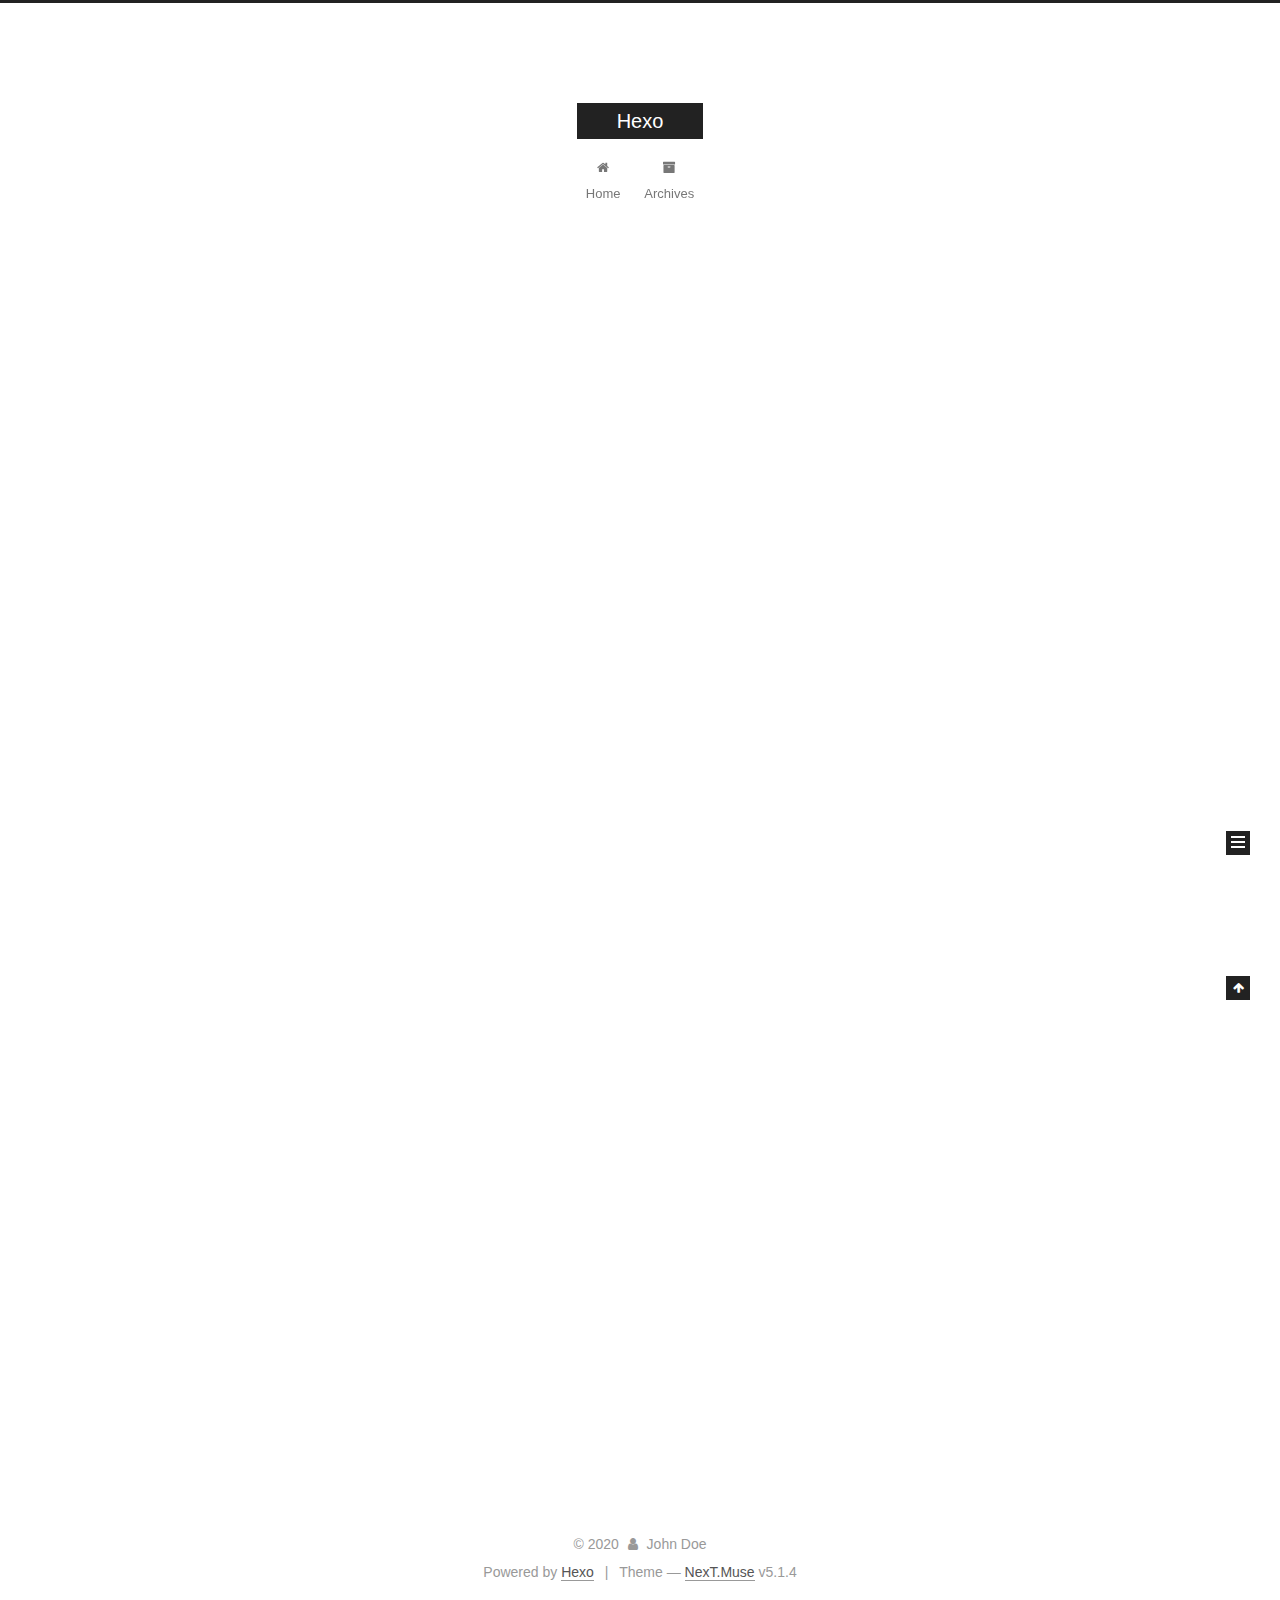
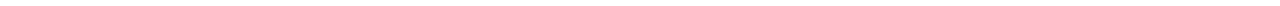
==== index.html @ cb43d634 "Site updated: 2020-03-09 00:05:16" ====
<!DOCTYPE html>



  


<html class="theme-next muse use-motion" lang="en">
<head>
  <meta charset="UTF-8"/>
<meta http-equiv="X-UA-Compatible" content="IE=edge" />
<meta name="viewport" content="width=device-width, initial-scale=1, maximum-scale=1"/>
<meta name="theme-color" content="#222">









<meta http-equiv="Cache-Control" content="no-transform" />
<meta http-equiv="Cache-Control" content="no-siteapp" />
















  
  
  <link href="/lib/fancybox/source/jquery.fancybox.css?v=2.1.5" rel="stylesheet" type="text/css" />







<link href="/lib/font-awesome/css/font-awesome.min.css?v=4.6.2" rel="stylesheet" type="text/css" />

<link href="/css/main.css?v=5.1.4" rel="stylesheet" type="text/css" />


  <link rel="apple-touch-icon" sizes="180x180" href="/images/apple-touch-icon-next.png?v=5.1.4">


  <link rel="icon" type="image/png" sizes="32x32" href="/images/favicon-32x32-next.png?v=5.1.4">


  <link rel="icon" type="image/png" sizes="16x16" href="/images/favicon-16x16-next.png?v=5.1.4">


  <link rel="mask-icon" href="/images/logo.svg?v=5.1.4" color="#222">





  <meta name="keywords" content="Hexo, NexT" />










<meta property="og:type" content="website">
<meta property="og:title" content="Hexo">
<meta property="og:url" content="http://yoursite.com/index.html">
<meta property="og:site_name" content="Hexo">
<meta property="og:locale" content="en_US">
<meta property="article:author" content="John Doe">
<meta name="twitter:card" content="summary">



<script type="text/javascript" id="hexo.configurations">
  var NexT = window.NexT || {};
  var CONFIG = {
    root: '/',
    scheme: 'Muse',
    version: '5.1.4',
    sidebar: {"position":"left","display":"post","offset":12,"b2t":false,"scrollpercent":false,"onmobile":false},
    fancybox: true,
    tabs: true,
    motion: {"enable":true,"async":false,"transition":{"post_block":"fadeIn","post_header":"slideDownIn","post_body":"slideDownIn","coll_header":"slideLeftIn","sidebar":"slideUpIn"}},
    duoshuo: {
      userId: '0',
      author: 'Author'
    },
    algolia: {
      applicationID: '',
      apiKey: '',
      indexName: '',
      hits: {"per_page":10},
      labels: {"input_placeholder":"Search for Posts","hits_empty":"We didn't find any results for the search: ${query}","hits_stats":"${hits} results found in ${time} ms"}
    }
  };
</script>



  <link rel="canonical" href="http://yoursite.com/"/>





  <title>Hexo</title>
  








<meta name="generator" content="Hexo 4.2.0"></head>

<body itemscope itemtype="http://schema.org/WebPage" lang="en">

  
  
    
  

  <div class="container sidebar-position-left 
  page-home">
    <div class="headband"></div>

    <header id="header" class="header" itemscope itemtype="http://schema.org/WPHeader">
      <div class="header-inner"><div class="site-brand-wrapper">
  <div class="site-meta ">
    

    <div class="custom-logo-site-title">
      <a href="/"  class="brand" rel="start">
        <span class="logo-line-before"><i></i></span>
        <span class="site-title">Hexo</span>
        <span class="logo-line-after"><i></i></span>
      </a>
    </div>
      
        <p class="site-subtitle"></p>
      
  </div>

  <div class="site-nav-toggle">
    <button>
      <span class="btn-bar"></span>
      <span class="btn-bar"></span>
      <span class="btn-bar"></span>
    </button>
  </div>
</div>

<nav class="site-nav">
  

  
    <ul id="menu" class="menu">
      
        
        <li class="menu-item menu-item-home">
          <a href="/%20" rel="section">
            
              <i class="menu-item-icon fa fa-fw fa-home"></i> <br />
            
            Home
          </a>
        </li>
      
        
        <li class="menu-item menu-item-archives">
          <a href="/archives/%20" rel="section">
            
              <i class="menu-item-icon fa fa-fw fa-archive"></i> <br />
            
            Archives
          </a>
        </li>
      

      
    </ul>
  

  
</nav>



 </div>
    </header>

    <main id="main" class="main">
      <div class="main-inner">
        <div class="content-wrap">
          <div id="content" class="content">
            
  <section id="posts" class="posts-expand">
    
      

  

  
  
  

  <article class="post post-type-normal" itemscope itemtype="http://schema.org/Article">
  
  
  
  <div class="post-block">
    <link itemprop="mainEntityOfPage" href="http://yoursite.com/2020/03/08/%E6%88%91%E7%9A%84%E7%AC%AC%E4%B8%80%E6%AC%A1%E5%8D%9A%E5%AE%A2/">

    <span hidden itemprop="author" itemscope itemtype="http://schema.org/Person">
      <meta itemprop="name" content="John Doe">
      <meta itemprop="description" content="">
      <meta itemprop="image" content="/images/avatar.gif">
    </span>

    <span hidden itemprop="publisher" itemscope itemtype="http://schema.org/Organization">
      <meta itemprop="name" content="Hexo">
    </span>

    
      <header class="post-header">

        
        
          <h1 class="post-title" itemprop="name headline">
                
                <a class="post-title-link" href="/2020/03/08/%E6%88%91%E7%9A%84%E7%AC%AC%E4%B8%80%E6%AC%A1%E5%8D%9A%E5%AE%A2/" itemprop="url">我的第一次博客</a></h1>
        

        <div class="post-meta">
          <span class="post-time">
            
              <span class="post-meta-item-icon">
                <i class="fa fa-calendar-o"></i>
              </span>
              
                <span class="post-meta-item-text">Posted on</span>
              
              <time title="Post created" itemprop="dateCreated datePublished" datetime="2020-03-08T22:06:34+08:00">
                2020-03-08
              </time>
            

            

            
          </span>

          

          
            
          

          
          

          

          

          

        </div>
      </header>
    

    
    
    
    <div class="post-body" itemprop="articleBody">

      
      

      
        
          
            
          
        
      
    </div>
    
    
    

    

    

    

    <footer class="post-footer">
      

      

      

      
      
        <div class="post-eof"></div>
      
    </footer>
  </div>
  
  
  
  </article>


    
      

  

  
  
  

  <article class="post post-type-normal" itemscope itemtype="http://schema.org/Article">
  
  
  
  <div class="post-block">
    <link itemprop="mainEntityOfPage" href="http://yoursite.com/2020/03/08/hello-world/">

    <span hidden itemprop="author" itemscope itemtype="http://schema.org/Person">
      <meta itemprop="name" content="John Doe">
      <meta itemprop="description" content="">
      <meta itemprop="image" content="/images/avatar.gif">
    </span>

    <span hidden itemprop="publisher" itemscope itemtype="http://schema.org/Organization">
      <meta itemprop="name" content="Hexo">
    </span>

    
      <header class="post-header">

        
        
          <h1 class="post-title" itemprop="name headline">
                
                <a class="post-title-link" href="/2020/03/08/hello-world/" itemprop="url">Hello World</a></h1>
        

        <div class="post-meta">
          <span class="post-time">
            
              <span class="post-meta-item-icon">
                <i class="fa fa-calendar-o"></i>
              </span>
              
                <span class="post-meta-item-text">Posted on</span>
              
              <time title="Post created" itemprop="dateCreated datePublished" datetime="2020-03-08T21:21:25+08:00">
                2020-03-08
              </time>
            

            

            
          </span>

          

          
            
          

          
          

          

          

          

        </div>
      </header>
    

    
    
    
    <div class="post-body" itemprop="articleBody">

      
      

      
        
          
            <p>Welcome to <a href="https://hexo.io/" target="_blank" rel="noopener">Hexo</a>! This is your very first post. Check <a href="https://hexo.io/docs/" target="_blank" rel="noopener">documentation</a> for more info. If you get any problems when using Hexo, you can find the answer in <a href="https://hexo.io/docs/troubleshooting.html" target="_blank" rel="noopener">troubleshooting</a> or you can ask me on <a href="https://github.com/hexojs/hexo/issues" target="_blank" rel="noopener">GitHub</a>.</p>
<h2 id="Quick-Start"><a href="#Quick-Start" class="headerlink" title="Quick Start"></a>Quick Start</h2><h3 id="Create-a-new-post"><a href="#Create-a-new-post" class="headerlink" title="Create a new post"></a>Create a new post</h3><figure class="highlight bash"><table><tr><td class="gutter"><pre><span class="line">1</span><br></pre></td><td class="code"><pre><span class="line">$ hexo new <span class="string">"My New Post"</span></span><br></pre></td></tr></table></figure>

<p>More info: <a href="https://hexo.io/docs/writing.html" target="_blank" rel="noopener">Writing</a></p>
<h3 id="Run-server"><a href="#Run-server" class="headerlink" title="Run server"></a>Run server</h3><figure class="highlight bash"><table><tr><td class="gutter"><pre><span class="line">1</span><br></pre></td><td class="code"><pre><span class="line">$ hexo server</span><br></pre></td></tr></table></figure>

<p>More info: <a href="https://hexo.io/docs/server.html" target="_blank" rel="noopener">Server</a></p>
<h3 id="Generate-static-files"><a href="#Generate-static-files" class="headerlink" title="Generate static files"></a>Generate static files</h3><figure class="highlight bash"><table><tr><td class="gutter"><pre><span class="line">1</span><br></pre></td><td class="code"><pre><span class="line">$ hexo generate</span><br></pre></td></tr></table></figure>

<p>More info: <a href="https://hexo.io/docs/generating.html" target="_blank" rel="noopener">Generating</a></p>
<h3 id="Deploy-to-remote-sites"><a href="#Deploy-to-remote-sites" class="headerlink" title="Deploy to remote sites"></a>Deploy to remote sites</h3><figure class="highlight bash"><table><tr><td class="gutter"><pre><span class="line">1</span><br></pre></td><td class="code"><pre><span class="line">$ hexo deploy</span><br></pre></td></tr></table></figure>

<p>More info: <a href="https://hexo.io/docs/one-command-deployment.html" target="_blank" rel="noopener">Deployment</a></p>

          
        
      
    </div>
    
    
    

    

    

    

    <footer class="post-footer">
      

      

      

      
      
        <div class="post-eof"></div>
      
    </footer>
  </div>
  
  
  
  </article>


    
  </section>

  


          </div>
          


          

        </div>
        
          
  
  <div class="sidebar-toggle">
    <div class="sidebar-toggle-line-wrap">
      <span class="sidebar-toggle-line sidebar-toggle-line-first"></span>
      <span class="sidebar-toggle-line sidebar-toggle-line-middle"></span>
      <span class="sidebar-toggle-line sidebar-toggle-line-last"></span>
    </div>
  </div>

  <aside id="sidebar" class="sidebar">
    
    <div class="sidebar-inner">

      

      

      <section class="site-overview-wrap sidebar-panel sidebar-panel-active">
        <div class="site-overview">
          <div class="site-author motion-element" itemprop="author" itemscope itemtype="http://schema.org/Person">
            
              <p class="site-author-name" itemprop="name">John Doe</p>
              <p class="site-description motion-element" itemprop="description"></p>
          </div>

          <nav class="site-state motion-element">

            
              <div class="site-state-item site-state-posts">
              
                <a href="/archives/%20%7C%7C%20archive">
              
                  <span class="site-state-item-count">2</span>
                  <span class="site-state-item-name">posts</span>
                </a>
              </div>
            

            

            

          </nav>

          

          

          
          

          
          

          

        </div>
      </section>

      

      

    </div>
  </aside>


        
      </div>
    </main>

    <footer id="footer" class="footer">
      <div class="footer-inner">
        <div class="copyright">&copy; <span itemprop="copyrightYear">2020</span>
  <span class="with-love">
    <i class="fa fa-user"></i>
  </span>
  <span class="author" itemprop="copyrightHolder">John Doe</span>

  
</div>


  <div class="powered-by">Powered by <a class="theme-link" target="_blank" href="https://hexo.io">Hexo</a></div>



  <span class="post-meta-divider">|</span>



  <div class="theme-info">Theme &mdash; <a class="theme-link" target="_blank" href="https://github.com/iissnan/hexo-theme-next">NexT.Muse</a> v5.1.4</div>




        







        
      </div>
    </footer>

    
      <div class="back-to-top">
        <i class="fa fa-arrow-up"></i>
        
      </div>
    

    

  </div>

  

<script type="text/javascript">
  if (Object.prototype.toString.call(window.Promise) !== '[object Function]') {
    window.Promise = null;
  }
</script>









  












  
  
    <script type="text/javascript" src="/lib/jquery/index.js?v=2.1.3"></script>
  

  
  
    <script type="text/javascript" src="/lib/fastclick/lib/fastclick.min.js?v=1.0.6"></script>
  

  
  
    <script type="text/javascript" src="/lib/jquery_lazyload/jquery.lazyload.js?v=1.9.7"></script>
  

  
  
    <script type="text/javascript" src="/lib/velocity/velocity.min.js?v=1.2.1"></script>
  

  
  
    <script type="text/javascript" src="/lib/velocity/velocity.ui.min.js?v=1.2.1"></script>
  

  
  
    <script type="text/javascript" src="/lib/fancybox/source/jquery.fancybox.pack.js?v=2.1.5"></script>
  


  


  <script type="text/javascript" src="/js/src/utils.js?v=5.1.4"></script>

  <script type="text/javascript" src="/js/src/motion.js?v=5.1.4"></script>



  
  

  

  


  <script type="text/javascript" src="/js/src/bootstrap.js?v=5.1.4"></script>



  


  




	





  





  












  





  

  

  

  
  

  

  

  

</body>
</html>
---- css/main.css ----
/* normalize.css v3.0.2 | MIT License | git.io/normalize */
html {
  font-family: sans-serif; /* 1 */
  -ms-text-size-adjust: 100%; /* 2 */
  -webkit-text-size-adjust: 100%; /* 2 */
}
body {
  margin: 0;
}
article,
aside,
details,
figcaption,
figure,
footer,
header,
hgroup,
main,
menu,
nav,
section,
summary {
  display: block;
}
audio,
canvas,
progress,
video {
  display: inline-block; /* 1 */
  vertical-align: baseline; /* 2 */
}
audio:not([controls]) {
  display: none;
  height: 0;
}
[hidden],
template {
  display: none;
}
a {
  background-color: transparent;
}
a:active,
a:hover {
  outline: 0;
}
abbr[title] {
  border-bottom: 1px dotted;
}
b,
strong {
  font-weight: bold;
}
dfn {
  font-style: italic;
}
h1 {
  font-size: 2em;
  margin: 0.67em 0;
}
mark {
  background: #ff0;
  color: #000;
}
small {
  font-size: 80%;
}
sub,
sup {
  font-size: 75%;
  line-height: 0;
  position: relative;
  vertical-align: baseline;
}
sup {
  top: -0.5em;
}
sub {
  bottom: -0.25em;
}
img {
  border: 0;
}
svg:not(:root) {
  overflow: hidden;
}
figure {
  margin: 1em 40px;
}
hr {
  -moz-box-sizing: content-box;
  box-sizing: content-box;
  height: 0;
}
pre {
  overflow: auto;
}
code,
kbd,
pre,
samp {
  font-family: monospace, monospace;
  font-size: 1em;
}
button,
input,
optgroup,
select,
textarea {
  color: inherit; /* 1 */
  font: inherit; /* 2 */
  margin: 0; /* 3 */
}
button {
  overflow: visible;
}
button,
select {
  text-transform: none;
}
button,
html input[type="button"],
input[type="reset"],
input[type="submit"] {
  -webkit-appearance: button; /* 2 */
  cursor: pointer; /* 3 */
}
button[disabled],
html input[disabled] {
  cursor: default;
}
button::-moz-focus-inner,
input::-moz-focus-inner {
  border: 0;
  padding: 0;
}
input {
  line-height: normal;
}
input[type="checkbox"],
input[type="radio"] {
  box-sizing: border-box; /* 1 */
  padding: 0; /* 2 */
}
input[type="number"]::-webkit-inner-spin-button,
input[type="number"]::-webkit-outer-spin-button {
  height: auto;
}
input[type="search"] {
  -webkit-appearance: textfield; /* 1 */
  -moz-box-sizing: content-box;
  -webkit-box-sizing: content-box; /* 2 */
  box-sizing: content-box;
}
input[type="search"]::-webkit-search-cancel-button,
input[type="search"]::-webkit-search-decoration {
  -webkit-appearance: none;
}
fieldset {
  border: 1px solid #c0c0c0;
  margin: 0 2px;
  padding: 0.35em 0.625em 0.75em;
}
legend {
  border: 0; /* 1 */
  padding: 0; /* 2 */
}
textarea {
  overflow: auto;
}
optgroup {
  font-weight: bold;
}
table {
  border-collapse: collapse;
  border-spacing: 0;
}
td,
th {
  padding: 0;
}
::selection {
  background: #262a30;
  color: #fff;
}
body {
  position: relative;
  font-family: 'Lato', "PingFang SC", "Microsoft YaHei", sans-serif;
  font-size: 14px;
  line-height: 2;
  color: #555;
  background: #fff;
}
@media (max-width: 767px) {
  body {
    padding-right: 0 !important;
  }
}
@media (min-width: 768px) and (max-width: 991px) {
  body {
    padding-right: 0 !important;
  }
}
@media (min-width: 1600px) {
  body {
    font-size: 16px;
  }
}
h1,
h2,
h3,
h4,
h5,
h6 {
  margin: 0;
  padding: 0;
  font-weight: bold;
  line-height: 1.5;
  font-family: 'Lato', "PingFang SC", "Microsoft YaHei", sans-serif;
}
h2,
h3,
h4,
h5,
h6 {
  margin: 20px 0 15px;
}
h1 {
  font-size: 22px;
}
@media (max-width: 767px) {
  h1 {
    font-size: 18px;
  }
}
h2 {
  font-size: 20px;
}
@media (max-width: 767px) {
  h2 {
    font-size: 16px;
  }
}
h3 {
  font-size: 18px;
}
@media (max-width: 767px) {
  h3 {
    font-size: 14px;
  }
}
h4 {
  font-size: 16px;
}
@media (max-width: 767px) {
  h4 {
    font-size: 12px;
  }
}
h5 {
  font-size: 14px;
}
@media (max-width: 767px) {
  h5 {
    font-size: 10px;
  }
}
h6 {
  font-size: 12px;
}
@media (max-width: 767px) {
  h6 {
    font-size: 8px;
  }
}
p {
  margin: 0 0 20px 0;
}
a {
  color: #555;
  text-decoration: none;
  outline: none;
  border-bottom: 1px solid #999;
  word-wrap: break-word;
}
a:hover {
  color: #222;
  border-bottom-color: #222;
}
blockquote {
  margin: 0;
  padding: 0;
}
img {
  display: block;
  margin: auto;
  max-width: 100%;
  height: auto;
}
hr {
  margin: 40px 0;
  height: 3px;
  border: none;
  background-color: #ddd;
  background-image: repeating-linear-gradient(-45deg, #fff, #fff 4px, transparent 4px, transparent 8px);
}
blockquote {
  padding: 0 15px;
  color: #666;
  border-left: 4px solid #ddd;
}
blockquote cite::before {
  content: "-";
  padding: 0 5px;
}
dt {
  font-weight: 700;
}
dd {
  margin: 0;
  padding: 0;
}
kbd {
  border: 1px solid #ccc;
  border-radius: 0.2em;
  box-shadow: 0.1em 0.1em 0.2em rgba(0,0,0,0.1);
  background-color: #f9f9f9;
  font-family: inherit;
  background-image: -webkit-linear-gradient(top, #eee, #fff, #eee);
  padding: 0.1em 0.3em;
  white-space: nowrap;
}
.text-left {
  text-align: left;
}
.text-center {
  text-align: center;
}
.text-right {
  text-align: right;
}
.text-justify {
  text-align: justify;
}
.text-nowrap {
  white-space: nowrap;
}
.text-lowercase {
  text-transform: lowercase;
}
.text-uppercase {
  text-transform: uppercase;
}
.text-capitalize {
  text-transform: capitalize;
}
.center-block {
  display: block;
  margin-left: auto;
  margin-right: auto;
}
.clearfix:before,
.clearfix:after {
  content: " ";
  display: table;
}
.clearfix:after {
  clear: both;
}
.pullquote {
  width: 45%;
}
.pullquote.left {
  float: left;
  margin-left: 5px;
  margin-right: 10px;
}
.pullquote.right {
  float: right;
  margin-left: 10px;
  margin-right: 5px;
}
.affix.affix.affix {
  position: fixed;
}
.translation {
  margin-top: -20px;
  font-size: 14px;
  color: #999;
}
.scrollbar-measure {
  width: 100px;
  height: 100px;
  overflow: scroll;
  position: absolute;
  top: -9999px;
}
.use-motion .motion-element {
  opacity: 0;
}
table {
  margin: 20px 0;
  width: 100%;
  border-collapse: collapse;
  border-spacing: 0;
  border: 1px solid #ddd;
  font-size: 14px;
  table-layout: fixed;
  word-wrap: break-all;
}
table>tbody>tr:nth-of-type(odd) {
  background-color: #f9f9f9;
}
table>tbody>tr:hover {
  background-color: #f5f5f5;
}
caption,
th,
td {
  padding: 8px;
  text-align: left;
  vertical-align: middle;
  font-weight: normal;
}
th,
td {
  border-bottom: 3px solid #ddd;
  border-right: 1px solid #eee;
}
th {
  padding-bottom: 10px;
  font-weight: 700;
}
td {
  border-bottom-width: 1px;
}
html,
body {
  height: 100%;
}
.container {
  position: relative;
  min-height: 100%;
}
.header-inner {
  margin: 0 auto;
  padding: 100px 0 70px;
  width: 700px;
}
@media (min-width: 1600px) {
  .container .header-inner {
    width: 900px;
  }
}
.main {
  padding-bottom: 150px;
}
.main-inner {
  margin: 0 auto;
  width: 700px;
}
@media (min-width: 1600px) {
  .container .main-inner {
    width: 900px;
  }
}
.footer {
  position: absolute;
  left: 0;
  bottom: 0;
  width: 100%;
  min-height: 50px;
}
.footer-inner {
  box-sizing: border-box;
  margin: 20px auto;
  width: 700px;
}
@media (min-width: 1600px) {
  .container .footer-inner {
    width: 900px;
  }
}
pre,
.highlight {
  overflow: auto;
  margin: 20px 0;
  padding: 0;
  font-size: 13px;
  color: #4d4d4c;
  background: #f7f7f7;
  line-height: 1.6;
}
pre,
code {
  font-family: consolas, Menlo, "PingFang SC", "Microsoft YaHei", monospace;
}
code {
  padding: 2px 4px;
  word-wrap: break-word;
  color: #555;
  background: #eee;
  border-radius: 3px;
  font-size: 13px;
}
pre {
  padding: 10px;
}
pre code {
  padding: 0;
  color: #4d4d4c;
  background: none;
  text-shadow: none;
}
.highlight {
  border-radius: 1px;
}
.highlight pre {
  border: none;
  margin: 0;
  padding: 10px 0;
}
.highlight table {
  margin: 0;
  width: auto;
  border: none;
}
.highlight td {
  border: none;
  padding: 0;
}
.highlight figcaption {
  font-size: 1em;
  color: #4d4d4c;
  line-height: 1em;
  margin-bottom: 1em;
}
.highlight figcaption:before,
.highlight figcaption:after {
  content: " ";
  display: table;
}
.highlight figcaption:after {
  clear: both;
}
.highlight figcaption a {
  float: right;
  color: #4d4d4c;
}
.highlight figcaption a:hover {
  border-bottom-color: #4d4d4c;
}
.highlight .gutter pre {
  padding-left: 10px;
  padding-right: 10px;
  color: #869194;
  text-align: right;
  background-color: #eff2f3;
}
.highlight .code pre {
  width: 100%;
  padding-left: 10px;
  padding-right: 10px;
  background-color: #f7f7f7;
}
.highlight .line {
  height: 20px;
}
.gutter {
  -webkit-user-select: none;
  -moz-user-select: none;
  -ms-user-select: none;
  user-select: none;
}
.gist table {
  width: auto;
}
.gist table td {
  border: none;
}
pre .deletion {
  background: #fdd;
}
pre .addition {
  background: #dfd;
}
pre .meta {
  color: #8959a8;
}
pre .comment {
  color: #8e908c;
}
pre .variable,
pre .attribute,
pre .tag,
pre .regexp,
pre .ruby .constant,
pre .xml .tag .title,
pre .xml .pi,
pre .xml .doctype,
pre .html .doctype,
pre .css .id,
pre .css .class,
pre .css .pseudo {
  color: #c82829;
}
pre .number,
pre .preprocessor,
pre .built_in,
pre .literal,
pre .params,
pre .constant,
pre .command {
  color: #f5871f;
}
pre .ruby .class .title,
pre .css .rules .attribute,
pre .string,
pre .value,
pre .inheritance,
pre .header,
pre .ruby .symbol,
pre .xml .cdata,
pre .special,
pre .number,
pre .formula {
  color: #718c00;
}
pre .title,
pre .css .hexcolor {
  color: #3e999f;
}
pre .function,
pre .python .decorator,
pre .python .title,
pre .ruby .function .title,
pre .ruby .title .keyword,
pre .perl .sub,
pre .javascript .title,
pre .coffeescript .title {
  color: #4271ae;
}
pre .keyword,
pre .javascript .function {
  color: #8959a8;
}
.full-image.full-image.full-image.full-image {
  border: none;
  max-width: 100%;
  width: auto;
  margin: 20px auto 25px;
}
@media (min-width: 992px) {
  .full-image.full-image.full-image.full-image {
    max-width: none;
    width: 110%;
    margin: 25px -5%;
  }
}
.blockquote-center,
.page-home .post-type-quote blockquote,
.page-post-detail .post-type-quote blockquote {
  position: relative;
  margin: 40px 0;
  padding: 0;
  border-left: none;
  text-align: center;
}
.blockquote-center::before,
.page-home .post-type-quote blockquote::before,
.page-post-detail .post-type-quote blockquote::before,
.blockquote-center::after,
.page-home .post-type-quote blockquote::after,
.page-post-detail .post-type-quote blockquote::after {
  position: absolute;
  content: ' ';
  display: block;
  width: 100%;
  height: 24px;
  opacity: 0.2;
  background-repeat: no-repeat;
  background-position: 0 -6px;
  background-size: 22px 22px;
}
.blockquote-center::before,
.page-home .post-type-quote blockquote::before,
.page-post-detail .post-type-quote blockquote::before {
  top: -20px;
  background-image: url("../images/quote-l.svg");
  border-top: 1px solid #ccc;
}
.blockquote-center::after,
.page-home .post-type-quote blockquote::after,
.page-post-detail .post-type-quote blockquote::after {
  bottom: -20px;
  background-image: url("../images/quote-r.svg");
  border-bottom: 1px solid #ccc;
  background-position: 100% 8px;
}
.blockquote-center p,
.page-home .post-type-quote blockquote p,
.page-post-detail .post-type-quote blockquote p,
.blockquote-center div,
.page-home .post-type-quote blockquote div,
.page-post-detail .post-type-quote blockquote div {
  text-align: center;
}
.post .post-body .group-picture img {
  box-sizing: border-box;
  padding: 0 3px;
  border: none;
}
.post .group-picture-row {
  overflow: hidden;
  margin-top: 6px;
}
.post .group-picture-row:first-child {
  margin-top: 0;
}
.post .group-picture-column {
  float: left;
}
.page-post-detail .post-body .group-picture-column {
  float: none;
  margin-top: 10px;
  width: auto !important;
}
.page-post-detail .post-body .group-picture-column img {
  margin: 0 auto;
}
.page-archive .group-picture-container {
  overflow: hidden;
}
.page-archive .group-picture-row {
  float: left;
}
.page-archive .group-picture-row:first-child {
  margin-top: 6px;
}
.page-archive .group-picture-column {
  max-width: 150px;
  max-height: 150px;
}
.post-body .note {
  position: relative;
  padding: 15px;
  margin-bottom: 20px;
  border: 1px solid #eee;
  border-left-width: 5px;
  border-radius: 3px;
}
.post-body .note h2,
.post-body .note h3,
.post-body .note h4,
.post-body .note h5,
.post-body .note h6 {
  margin-top: 0;
  margin-bottom: 0;
  border-bottom: initial;
  padding-top: 0 !important;
}
.post-body .note p:first-child,
.post-body .note ul:first-child,
.post-body .note ol:first-child,
.post-body .note table:first-child,
.post-body .note pre:first-child,
.post-body .note blockquote:first-child {
  margin-top: 0;
}
.post-body .note p:last-child,
.post-body .note ul:last-child,
.post-body .note ol:last-child,
.post-body .note table:last-child,
.post-body .note pre:last-child,
.post-body .note blockquote:last-child {
  margin-bottom: 0;
}
.post-body .note.default {
  border-left-color: #777;
}
.post-body .note.default h2,
.post-body .note.default h3,
.post-body .note.default h4,
.post-body .note.default h5,
.post-body .note.default h6 {
  color: #777;
}
.post-body .note.primary {
  border-left-color: #6f42c1;
}
.post-body .note.primary h2,
.post-body .note.primary h3,
.post-body .note.primary h4,
.post-body .note.primary h5,
.post-body .note.primary h6 {
  color: #6f42c1;
}
.post-body .note.info {
  border-left-color: #428bca;
}
.post-body .note.info h2,
.post-body .note.info h3,
.post-body .note.info h4,
.post-body .note.info h5,
.post-body .note.info h6 {
  color: #428bca;
}
.post-body .note.success {
  border-left-color: #5cb85c;
}
.post-body .note.success h2,
.post-body .note.success h3,
.post-body .note.success h4,
.post-body .note.success h5,
.post-body .note.success h6 {
  color: #5cb85c;
}
.post-body .note.warning {
  border-left-color: #f0ad4e;
}
.post-body .note.warning h2,
.post-body .note.warning h3,
.post-body .note.warning h4,
.post-body .note.warning h5,
.post-body .note.warning h6 {
  color: #f0ad4e;
}
.post-body .note.danger {
  border-left-color: #d9534f;
}
.post-body .note.danger h2,
.post-body .note.danger h3,
.post-body .note.danger h4,
.post-body .note.danger h5,
.post-body .note.danger h6 {
  color: #d9534f;
}
.post-body .label {
  display: inline;
  padding: 0 2px;
  white-space: nowrap;
}
.post-body .label.default {
  background-color: #f0f0f0;
}
.post-body .label.primary {
  background-color: #efe6f7;
}
.post-body .label.info {
  background-color: #e5f2f8;
}
.post-body .label.success {
  background-color: #e7f4e9;
}
.post-body .label.warning {
  background-color: #fcf6e1;
}
.post-body .label.danger {
  background-color: #fae8eb;
}
.post-body .tabs {
  position: relative;
  display: block;
  margin-bottom: 20px;
  padding-top: 10px;
}
.post-body .tabs ul.nav-tabs {
  margin: 0;
  padding: 0;
  display: flex;
  margin-bottom: -1px;
}
@media (max-width: 413px) {
  .post-body .tabs ul.nav-tabs {
    display: block;
    margin-bottom: 5px;
  }
}
.post-body .tabs ul.nav-tabs li.tab {
  list-style-type: none !important;
  margin: 0 0.25em 0 0;
  border-top: 3px solid transparent;
  border-left: 1px solid transparent;
  border-right: 1px solid transparent;
}
@media (max-width: 413px) {
  .post-body .tabs ul.nav-tabs li.tab {
    margin: initial;
    border-top: 1px solid transparent;
    border-left: 3px solid transparent;
    border-right: 1px solid transparent;
    border-bottom: 1px solid transparent;
  }
}
.post-body .tabs ul.nav-tabs li.tab a {
  outline: 0;
  border-bottom: initial;
  display: block;
  line-height: 1.8em;
  padding: 0.25em 0.75em;
  transition-duration: 0.2s;
  transition-timing-function: ease-out;
  transition-delay: 0s;
}
.post-body .tabs ul.nav-tabs li.tab a i {
  width: 1.285714285714286em;
}
.post-body .tabs ul.nav-tabs li.tab.active {
  border-top: 3px solid #fc6423;
  border-left: 1px solid #ddd;
  border-right: 1px solid #ddd;
  background-color: #fff;
}
@media (max-width: 413px) {
  .post-body .tabs ul.nav-tabs li.tab.active {
    border-top: 1px solid #ddd;
    border-left: 3px solid #fc6423;
    border-right: 1px solid #ddd;
    border-bottom: 1px solid #ddd;
  }
}
.post-body .tabs ul.nav-tabs li.tab.active a {
  cursor: default;
  color: #555;
}
.post-body .tabs .tab-content {
  background-color: #fff;
}
.post-body .tabs .tab-content .tab-pane {
  border: 1px solid #ddd;
  padding: 20px 20px 0 20px;
}
.post-body .tabs .tab-content .tab-pane:not(.active) {
  display: none !important;
}
.post-body .tabs .tab-content .tab-pane.active {
  display: block !important;
}
.btn {
  display: inline-block;
  padding: 0 20px;
  font-size: 14px;
  color: #fff;
  background: #222;
  border: 2px solid #222;
  text-decoration: none;
  border-radius: 0;
  transition-property: background-color;
  transition-duration: 0.2s;
  transition-timing-function: ease-in-out;
  transition-delay: 0s;
  line-height: 2;
}
.btn:hover {
  border-color: #222;
  color: #222;
  background: #fff;
}
.btn +.btn {
  margin: 0 0 8px 8px;
}
.btn .fa-fw {
  width: 1.285714285714286em;
  text-align: left;
}
.btn-bar {
  display: block;
  width: 22px;
  height: 2px;
  background: #555;
  border-radius: 1px;
}
.btn-bar+.btn-bar {
  margin-top: 4px;
}
.pagination {
  margin: 120px 0 40px;
  text-align: center;
  border-top: 1px solid #eee;
}
.page-number-basic,
.pagination .prev,
.pagination .next,
.pagination .page-number,
.pagination .space {
  display: inline-block;
  position: relative;
  top: -1px;
  margin: 0 10px;
  padding: 0 11px;
}
@media (max-width: 767px) {
  .page-number-basic,
  .pagination .prev,
  .pagination .next,
  .pagination .page-number,
  .pagination .space {
    margin: 0 5px;
  }
}
.pagination .prev,
.pagination .next,
.pagination .page-number {
  border-bottom: 0;
  border-top: 1px solid #eee;
  transition-property: border-color;
  transition-duration: 0.2s;
  transition-timing-function: ease-in-out;
  transition-delay: 0s;
}
.pagination .prev:hover,
.pagination .next:hover,
.pagination .page-number:hover {
  border-top-color: #222;
}
.pagination .space {
  padding: 0;
  margin: 0;
}
.pagination .prev {
  margin-left: 0;
}
.pagination .next {
  margin-right: 0;
}
.pagination .page-number.current {
  color: #fff;
  background: #ccc;
  border-top-color: #ccc;
}
@media (max-width: 767px) {
  .pagination {
    border-top: none;
  }
  .pagination .prev,
  .pagination .next,
  .pagination .page-number {
    margin-bottom: 10px;
    border-top: 0;
    border-bottom: 1px solid #eee;
    padding: 0 10px;
  }
  .pagination .prev:hover,
  .pagination .next:hover,
  .pagination .page-number:hover {
    border-bottom-color: #222;
  }
}
.comments {
  margin: 60px 20px 0;
}
.tag-cloud {
  text-align: center;
}
.tag-cloud a {
  display: inline-block;
  margin: 10px;
}
.back-to-top {
  box-sizing: border-box;
  position: fixed;
  bottom: -100px;
  right: 30px;
  z-index: 1050;
  padding: 0 6px;
  width: 24px;
  background: #222;
  font-size: 12px;
  opacity: 1;
  color: #fff;
  cursor: pointer;
  text-align: center;
  -webkit-transform: translateZ(0);
  transition-property: bottom;
  transition-duration: 0.2s;
  transition-timing-function: ease-in-out;
  transition-delay: 0s;
}
@media (min-width: 768px) and (max-width: 991px) {
  .back-to-top {
    display: none !important;
  }
}
@media (max-width: 767px) {
  .back-to-top {
    display: none !important;
  }
}
.back-to-top.back-to-top-on {
  bottom: 19px;
}
.header {
  background: transparent;
}
.header-inner {
  position: relative;
}
.headband {
  height: 3px;
  background: #222;
}
.site-meta {
  margin: 0;
  text-align: center;
}
@media (max-width: 767px) {
  .site-meta {
    text-align: center;
  }
}
.brand {
  position: relative;
  display: inline-block;
  padding: 0 40px;
  color: #fff;
  background: #222;
  border-bottom: none;
}
.brand:hover {
  color: #fff;
}
.logo {
  display: inline-block;
  margin-right: 5px;
  line-height: 36px;
  vertical-align: top;
}
.site-title {
  display: inline-block;
  vertical-align: top;
  line-height: 36px;
  font-size: 20px;
  font-weight: normal;
  font-family: 'Lato', "PingFang SC", "Microsoft YaHei", sans-serif;
}
.site-subtitle {
  margin-top: 10px;
  font-size: 13px;
  color: #999;
}
.use-motion .brand {
  opacity: 0;
}
.use-motion .logo,
.use-motion .site-title,
.use-motion .site-subtitle {
  opacity: 0;
  position: relative;
  top: -10px;
}
.site-nav-toggle {
  display: none;
  position: absolute;
  top: 10px;
  left: 10px;
}
@media (max-width: 767px) {
  .site-nav-toggle {
    display: block;
  }
}
.site-nav-toggle button {
  margin-top: 2px;
  padding: 9px 10px;
  background: transparent;
  border: none;
}
@media (max-width: 767px) {
  .site-nav {
    display: none;
    margin: 0 -10px;
    padding: 0 10px;
    clear: both;
    border-top: 1px solid #ddd;
  }
}
@media (min-width: 768px) and (max-width: 991px) {
  .site-nav {
    display: block !important;
  }
}
@media (min-width: 992px) {
  .site-nav {
    display: block !important;
  }
}
.menu {
  margin-top: 20px;
  padding-left: 0;
  text-align: center;
}
.menu .menu-item {
  display: inline-block;
  margin: 0 10px;
  list-style: none;
}
@media screen and (max-width: 767px) {
  .menu .menu-item {
    margin-top: 10px;
  }
}
.menu .menu-item a {
  display: block;
  font-size: 13px;
  line-height: inherit;
  border-bottom: 1px solid transparent;
  transition-property: border-color;
  transition-duration: 0.2s;
  transition-timing-function: ease-in-out;
  transition-delay: 0s;
}
.menu .menu-item a:hover {
  border-bottom-color: #222;
}
.menu .menu-item .fa {
  margin-right: 5px;
}
.use-motion .menu-item {
  opacity: 0;
}
.post-body {
  font-family: 'Lato', "PingFang SC", "Microsoft YaHei", sans-serif;
}
@media (max-width: 767px) {
  .post-body {
    word-break: break-word;
  }
}
.post-body .fancybox img {
  display: block !important;
  margin: 0 auto;
  cursor: pointer;
  cursor: zoom-in;
  cursor: -webkit-zoom-in;
}
.post-body .image-caption,
.post-body .figure .caption {
  margin: -20px auto 15px;
  text-align: center;
  font-size: 14px;
  color: #999;
  font-weight: bold;
  line-height: 1;
}
.post-sticky-flag {
  display: inline-block;
  font-size: 16px;
  -ms-transform: rotate(30deg);
  -webkit-transform: rotate(30deg);
  -moz-transform: rotate(30deg);
  -ms-transform: rotate(30deg);
  -o-transform: rotate(30deg);
  transform: rotate(30deg);
}
.use-motion .post-block,
.use-motion .pagination,
.use-motion .comments {
  opacity: 0;
}
.use-motion .post-header {
  opacity: 0;
}
.use-motion .post-body {
  opacity: 0;
}
.use-motion .collection-title {
  opacity: 0;
}
.posts-expand {
  padding-top: 40px;
}
@media (max-width: 767px) {
  .posts-expand {
    margin: 0 20px;
  }
  .post-body pre .gutter pre {
    padding-right: 10px;
  }
  .post-body .highlight {
    margin-left: 0px;
    margin-right: 0px;
    padding: 0;
  }
  .post-body .highlight .gutter pre {
    padding-right: 10px;
  }
}
@media (min-width: 992px) {
  .posts-expand .post-body {
    text-align: justify;
  }
}
.posts-expand .post-body h2,
.posts-expand .post-body h3,
.posts-expand .post-body h4,
.posts-expand .post-body h5,
.posts-expand .post-body h6 {
  padding-top: 10px;
}
.posts-expand .post-body h2 .header-anchor,
.posts-expand .post-body h3 .header-anchor,
.posts-expand .post-body h4 .header-anchor,
.posts-expand .post-body h5 .header-anchor,
.posts-expand .post-body h6 .header-anchor {
  float: right;
  margin-left: 10px;
  color: #ccc;
  border-bottom-style: none;
  visibility: hidden;
}
.posts-expand .post-body h2 .header-anchor:hover,
.posts-expand .post-body h3 .header-anchor:hover,
.posts-expand .post-body h4 .header-anchor:hover,
.posts-expand .post-body h5 .header-anchor:hover,
.posts-expand .post-body h6 .header-anchor:hover {
  color: inherit;
}
.posts-expand .post-body h2:hover .header-anchor,
.posts-expand .post-body h3:hover .header-anchor,
.posts-expand .post-body h4:hover .header-anchor,
.posts-expand .post-body h5:hover .header-anchor,
.posts-expand .post-body h6:hover .header-anchor {
  visibility: visible;
}
.posts-expand .post-body ul li {
  list-style: circle;
}
.posts-expand .post-body img {
  box-sizing: border-box;
  margin: auto;
  padding: 3px;
  border: 1px solid #ddd;
}
.posts-expand .post-body .fancybox img {
  margin: 0 auto 25px;
}
@media (max-width: 767px) {
  .posts-collapse {
    margin: 0 20px;
  }
  .posts-collapse .post-title,
  .posts-collapse .post-meta {
    display: block;
    width: auto;
    text-align: left;
  }
}
.posts-collapse {
  position: relative;
  z-index: 1010;
  margin-left: 55px;
}
.posts-collapse::after {
  content: " ";
  position: absolute;
  top: 20px;
  left: 0;
  margin-left: -2px;
  width: 4px;
  height: 100%;
  background: #f5f5f5;
  z-index: -1;
}
@media (max-width: 767px) {
  .posts-collapse {
    margin: 0 20px;
  }
}
.posts-collapse .collection-title {
  position: relative;
  margin: 60px 0;
}
.posts-collapse .collection-title h1,
.posts-collapse .collection-title h2 {
  margin-left: 20px;
}
.posts-collapse .collection-title small {
  color: #bbb;
  margin-left: 5px;
}
.posts-collapse .collection-title::before {
  content: " ";
  position: absolute;
  left: 0;
  top: 50%;
  margin-left: -4px;
  margin-top: -4px;
  width: 8px;
  height: 8px;
  background: #bbb;
  border-radius: 50%;
}
.posts-collapse .post {
  margin: 30px 0;
}
.posts-collapse .post-header {
  position: relative;
  transition-duration: 0.2s;
  transition-timing-function: ease-in-out;
  transition-delay: 0s;
  transition-property: border;
  border-bottom: 1px dashed #ccc;
}
.posts-collapse .post-header::before {
  content: " ";
  position: absolute;
  left: 0;
  top: 12px;
  width: 6px;
  height: 6px;
  margin-left: -4px;
  background: #bbb;
  border-radius: 50%;
  border: 1px solid #fff;
  transition-duration: 0.2s;
  transition-timing-function: ease-in-out;
  transition-delay: 0s;
  transition-property: background;
}
.posts-collapse .post-header:hover {
  border-bottom-color: #666;
}
.posts-collapse .post-header:hover::before {
  background: #222;
}
.posts-collapse .post-meta {
  position: absolute;
  font-size: 12px;
  left: 20px;
  top: 5px;
}
.posts-collapse .post-comments-count {
  display: none;
}
.posts-collapse .post-title {
  margin-left: 60px;
  font-size: 16px;
  font-weight: normal;
  line-height: inherit;
}
.posts-collapse .post-title::after {
  margin-left: 3px;
  opacity: 0.6;
}
.posts-collapse .post-title a {
  color: #666;
  border-bottom: none;
}
.page-home .post-type-quote .post-header,
.page-post-detail .post-type-quote .post-header,
.page-home .post-type-quote .post-tags,
.page-post-detail .post-type-quote .post-tags {
  display: none;
}
.posts-expand .post-title {
  text-align: center;
  word-break: break-word;
  font-weight: 400;
}
.posts-expand .post-title-link {
  display: inline-block;
  position: relative;
  color: #555;
  border-bottom: none;
  line-height: 1.2;
  vertical-align: top;
}
.posts-expand .post-title-link::before {
  content: "";
  position: absolute;
  width: 100%;
  height: 2px;
  bottom: 0;
  left: 0;
  background-color: #000;
  visibility: hidden;
  -webkit-transform: scaleX(0);
  -moz-transform: scaleX(0);
  -ms-transform: scaleX(0);
  -o-transform: scaleX(0);
  transform: scaleX(0);
  transition-duration: 0.2s;
  transition-timing-function: ease-in-out;
  transition-delay: 0s;
}
.posts-expand .post-title-link:hover::before {
  visibility: visible;
  -webkit-transform: scaleX(1);
  -moz-transform: scaleX(1);
  -ms-transform: scaleX(1);
  -o-transform: scaleX(1);
  transform: scaleX(1);
}
.posts-expand .post-title-link .fa {
  font-size: 16px;
}
.posts-expand .post-meta {
  margin: 3px 0 60px 0;
  color: #999;
  font-family: 'Lato', "PingFang SC", "Microsoft YaHei", sans-serif;
  font-size: 12px;
  text-align: center;
}
.posts-expand .post-meta .post-category-list {
  display: inline-block;
  margin: 0;
  padding: 3px;
}
.posts-expand .post-meta .post-category-list-link {
  color: #999;
}
.posts-expand .post-meta .post-description {
  font-size: 14px;
  margin-top: 2px;
}
.post-meta-divider {
  margin: 0 0.5em;
}
.post-meta-item-icon {
  margin-right: 3px;
}
@media (min-width: 768px) and (max-width: 991px) {
  .post-meta-item-icon {
    display: inline-block;
  }
}
@media (max-width: 767px) {
  .post-meta-item-icon {
    display: inline-block;
  }
}
@media (min-width: 768px) and (max-width: 991px) {
  .post-meta-item-text {
    display: none;
  }
}
@media (max-width: 767px) {
  .post-meta-item-text {
    display: none;
  }
}
@media (max-width: 767px) {
  .posts-expand .post-comments-count {
    display: none;
  }
}
.post-button {
  margin-top: 40px;
}
.posts-expand .post-tags {
  margin-top: 40px;
  text-align: center;
}
.posts-expand .post-tags a {
  display: inline-block;
  margin-right: 10px;
  font-size: 13px;
}
.post-nav {
  display: table;
  margin-top: 15px;
  width: 100%;
  border-top: 1px solid #eee;
}
.post-nav-divider {
  display: table-cell;
  width: 10%;
}
.post-nav-item {
  display: table-cell;
  padding: 10px 0 0 0;
  width: 45%;
  vertical-align: top;
}
.post-nav-item a {
  position: relative;
  display: block;
  line-height: 25px;
  font-size: 14px;
  color: #555;
  border-bottom: none;
}
.post-nav-item a:hover {
  color: #222;
  border-bottom: none;
}
.post-nav-item a:active {
  top: 2px;
}
.post-nav-item .fa {
  position: absolute;
  top: 8px;
  left: 0;
  font-size: 12px;
}
.post-nav-next a {
  padding-left: 15px;
}
.post-nav-prev {
  text-align: right;
}
.post-nav-prev a {
  padding-right: 15px;
}
.post-nav-prev .fa {
  right: 0;
  left: auto;
}
.posts-expand .post-eof {
  display: block;
  margin: 80px auto 60px;
  width: 8%;
  height: 1px;
  background: #ccc;
  text-align: center;
}
.post:last-child .post-eof.post-eof.post-eof {
  display: none;
}
.post-gallery {
  display: table;
  table-layout: fixed;
  width: 100%;
  border-collapse: separate;
}
.post-gallery-row {
  display: table-row;
}
.post-gallery .post-gallery-img {
  display: table-cell;
  text-align: center;
  vertical-align: middle;
  border: none;
}
.post-gallery .post-gallery-img img {
  max-width: 100%;
  max-height: 100%;
  border: none;
}
.fancybox-close,
.fancybox-close:hover {
  border: none;
}
.rtl.post-body p,
.rtl.post-body a,
.rtl.post-body h1,
.rtl.post-body h2,
.rtl.post-body h3,
.rtl.post-body h4,
.rtl.post-body h5,
.rtl.post-body h6,
.rtl.post-body li,
.rtl.post-body ul,
.rtl.post-body ol {
  direction: rtl;
  font-family: UKIJ Ekran;
}
.rtl.post-title {
  font-family: UKIJ Ekran;
}
.sidebar {
  position: fixed;
  right: 0;
  top: 0;
  bottom: 0;
  width: 0;
  z-index: 1040;
  box-shadow: inset 0 2px 6px #000;
  background: #222;
  -webkit-transform: translateZ(0);
}
.sidebar a {
  color: #999;
  border-bottom-color: #555;
}
.sidebar a:hover {
  color: #eee;
}
@media (min-width: 768px) and (max-width: 991px) {
  .sidebar {
    display: none !important;
  }
}
@media (max-width: 767px) {
  .sidebar {
    display: none !important;
  }
}
.sidebar-inner {
  position: relative;
  padding: 20px 10px;
  color: #999;
  text-align: center;
}
.site-overview-wrap {
  overflow: hidden;
}
.site-overview {
  overflow-y: auto;
  overflow-x: hidden;
}
.sidebar-toggle {
  position: fixed;
  right: 30px;
  bottom: 45px;
  width: 14px;
  height: 14px;
  padding: 5px;
  background: #222;
  line-height: 0;
  z-index: 1050;
  cursor: pointer;
  -webkit-transform: translateZ(0);
}
@media (min-width: 768px) and (max-width: 991px) {
  .sidebar-toggle {
    display: none !important;
  }
}
@media (max-width: 767px) {
  .sidebar-toggle {
    display: none !important;
  }
}
.sidebar-toggle-line {
  position: relative;
  display: inline-block;
  vertical-align: top;
  height: 2px;
  width: 100%;
  background: #fff;
  margin-top: 3px;
}
.sidebar-toggle-line:first-child {
  margin-top: 0;
}
.site-author-image {
  display: block;
  margin: 0 auto;
  padding: 2px;
  max-width: 96px;
  height: auto;
  border: 2px solid #333;
}
.site-author-name {
  margin: 5px 0 0;
  text-align: center;
  color: #f5f5f5;
  font-weight: normal;
}
.site-description {
  margin-top: 5px;
  text-align: center;
  font-size: 14px;
  color: #999;
}
.site-state {
  overflow: hidden;
  line-height: 1.4;
  white-space: nowrap;
  text-align: center;
}
.site-state-item {
  display: inline-block;
  padding: 0 15px;
  border-left: 1px solid #333;
}
.site-state-item:first-child {
  border-left: none;
}
.site-state-item a {
  border-bottom: none;
}
.site-state-item-count {
  display: block;
  text-align: center;
  color: inherit;
  font-weight: 600;
  font-size: 18px;
}
.site-state-item-name {
  font-size: 13px;
  color: inherit;
}
.feed-link {
  margin-top: 20px;
}
.feed-link a {
  display: inline-block;
  padding: 0 15px;
  color: #fc6423;
  border: 1px solid #fc6423;
  border-radius: 4px;
}
.feed-link a i {
  color: #fc6423;
  font-size: 14px;
}
.feed-link a:hover {
  color: #fff;
  background: #fc6423;
}
.feed-link a:hover i {
  color: #fff;
}
.links-of-author {
  margin-top: 20px;
}
.links-of-author a {
  display: inline-block;
  vertical-align: middle;
  margin-right: 10px;
  margin-bottom: 10px;
  border-bottom-color: #555;
  font-size: 13px;
}
.links-of-author a:before {
  display: inline-block;
  vertical-align: middle;
  margin-right: 3px;
  content: " ";
  width: 4px;
  height: 4px;
  border-radius: 50%;
  background: #61f700;
}
.links-of-blogroll {
  font-size: 13px;
}
.links-of-blogroll-title {
  margin-top: 20px;
  font-size: 14px;
  font-weight: 600;
}
.links-of-blogroll-list {
  margin: 0;
  padding: 0;
  list-style: none;
}
.links-of-blogroll-item {
  padding: 2px 10px;
}
.links-of-blogroll-item a {
  max-width: 280px;
  box-sizing: border-box;
  display: inline-block;
  overflow: hidden;
  white-space: nowrap;
  text-overflow: ellipsis;
}
.sidebar-nav {
  margin: 0 0 20px;
  padding-left: 0;
}
.sidebar-nav li {
  display: inline-block;
  cursor: pointer;
  border-bottom: 1px solid transparent;
  font-size: 14px;
  color: #555;
}
.sidebar-nav li:hover {
  color: #f5f5f5;
}
.page-post-detail .sidebar-nav-toc {
  padding: 0 5px;
}
.page-post-detail .sidebar-nav-overview {
  margin-left: 10px;
}
.sidebar-nav .sidebar-nav-active {
  color: #87daff;
  border-bottom-color: #87daff;
}
.sidebar-nav .sidebar-nav-active:hover {
  color: #87daff;
}
.sidebar-panel {
  display: none;
}
.sidebar-panel-active {
  display: block;
}
.post-toc-empty {
  font-size: 14px;
  color: #666;
}
.post-toc-wrap {
  overflow: hidden;
}
.post-toc {
  overflow: auto;
}
.post-toc ol {
  margin: 0;
  padding: 0 2px 5px 10px;
  text-align: left;
  list-style: none;
  font-size: 14px;
}
.post-toc ol > ol {
  padding-left: 0;
}
.post-toc ol a {
  transition-duration: 0.2s;
  transition-timing-function: ease-in-out;
  transition-delay: 0s;
  transition-property: all;
  color: #999;
  border-bottom-color: #555;
}
.post-toc ol a:hover {
  color: #ccc;
  border-bottom-color: #ccc;
}
.post-toc .nav-item {
  overflow: hidden;
  text-overflow: ellipsis;
  text-align: justify;
  white-space: nowrap;
  line-height: 1.8;
}
.post-toc .nav .nav-child {
  display: none;
}
.post-toc .nav .active > .nav-child {
  display: block;
}
.post-toc .nav .active-current > .nav-child {
  display: block;
}
.post-toc .nav .active-current > .nav-child > .nav-item {
  display: block;
}
.post-toc .nav .active > a {
  color: #87daff;
  border-bottom-color: #87daff;
}
.post-toc .nav .active-current > a {
  color: #87daff;
}
.post-toc .nav .active-current > a:hover {
  color: #87daff;
}
.footer {
  font-size: 14px;
  color: #999;
}
.footer img {
  border: none;
}
.footer-inner {
  text-align: center;
}
.with-love {
  display: inline-block;
  margin: 0 5px;
}
.powered-by,
.theme-info {
  display: inline-block;
}
.cc-license {
  margin-top: 10px;
  text-align: center;
}
.cc-license .cc-opacity {
  opacity: 0.7;
  border-bottom: none;
}
.cc-license .cc-opacity:hover {
  opacity: 0.9;
}
.cc-license img {
  display: inline-block;
}
.theme-next #ds-thread #ds-reset {
  color: #555;
}
.theme-next #ds-thread #ds-reset .ds-replybox {
  margin-bottom: 30px;
}
.theme-next #ds-thread #ds-reset .ds-replybox .ds-avatar,
.theme-next #ds-reset .ds-avatar img {
  box-shadow: none;
}
.theme-next #ds-thread #ds-reset .ds-textarea-wrapper {
  border-color: #c7d4e1;
  background: none;
  border-top-right-radius: 3px;
  border-top-left-radius: 3px;
}
.theme-next #ds-thread #ds-reset .ds-textarea-wrapper textarea {
  height: 60px;
}
.theme-next #ds-reset .ds-rounded-top {
  border-radius: 0;
}
.theme-next #ds-thread #ds-reset .ds-post-toolbar {
  box-sizing: border-box;
  border: 1px solid #c7d4e1;
  background: #f6f8fa;
}
.theme-next #ds-thread #ds-reset .ds-post-options {
  height: 40px;
  border: none;
  background: none;
}
.theme-next #ds-thread #ds-reset .ds-toolbar-buttons {
  top: 11px;
}
.theme-next #ds-thread #ds-reset .ds-sync {
  top: 5px;
}
.theme-next #ds-thread #ds-reset .ds-post-button {
  top: 4px;
  right: 5px;
  width: 90px;
  height: 30px;
  border: 1px solid #c5ced7;
  border-radius: 3px;
  background-image: linear-gradient(#fbfbfc, #f5f7f9);
  color: #60676d;
}
.theme-next #ds-thread #ds-reset .ds-post-button:hover {
  background-position: 0 -30px;
  color: #60676d;
}
.theme-next #ds-thread #ds-reset .ds-comments-info {
  padding: 10px 0;
}
.theme-next #ds-thread #ds-reset .ds-sort {
  display: none;
}
.theme-next #ds-thread #ds-reset li.ds-tab a.ds-current {
  border: none;
  background: #f6f8fa;
  color: #60676d;
}
.theme-next #ds-thread #ds-reset li.ds-tab a.ds-current:hover {
  background-color: #e9f0f7;
  color: #60676d;
}
.theme-next #ds-thread #ds-reset li.ds-tab a {
  border-radius: 2px;
  padding: 5px;
}
.theme-next #ds-thread #ds-reset .ds-login-buttons p {
  color: #999;
  line-height: 36px;
}
.theme-next #ds-thread #ds-reset .ds-login-buttons .ds-service-list li {
  height: 28px;
}
.theme-next #ds-thread #ds-reset .ds-service-list a {
  background: none;
  padding: 5px;
  border: 1px solid;
  border-radius: 3px;
  text-align: center;
}
.theme-next #ds-thread #ds-reset .ds-service-list a:hover {
  color: #fff;
  background: #666;
}
.theme-next #ds-thread #ds-reset .ds-service-list .ds-weibo {
  color: #fc9b00;
  border-color: #fc9b00;
}
.theme-next #ds-thread #ds-reset .ds-service-list .ds-weibo:hover {
  background: #fc9b00;
}
.theme-next #ds-thread #ds-reset .ds-service-list .ds-qq {
  color: #60a3ec;
  border-color: #60a3ec;
}
.theme-next #ds-thread #ds-reset .ds-service-list .ds-qq:hover {
  background: #60a3ec;
}
.theme-next #ds-thread #ds-reset .ds-service-list .ds-renren {
  color: #2e7ac4;
  border-color: #2e7ac4;
}
.theme-next #ds-thread #ds-reset .ds-service-list .ds-renren:hover {
  background: #2e7ac4;
}
.theme-next #ds-thread #ds-reset .ds-service-list .ds-douban {
  color: #37994c;
  border-color: #37994c;
}
.theme-next #ds-thread #ds-reset .ds-service-list .ds-douban:hover {
  background: #37994c;
}
.theme-next #ds-thread #ds-reset .ds-service-list .ds-kaixin {
  color: #fef20d;
  border-color: #fef20d;
}
.theme-next #ds-thread #ds-reset .ds-service-list .ds-kaixin:hover {
  background: #fef20d;
}
.theme-next #ds-thread #ds-reset .ds-service-list .ds-netease {
  color: #f00;
  border-color: #f00;
}
.theme-next #ds-thread #ds-reset .ds-service-list .ds-netease:hover {
  background: #f00;
}
.theme-next #ds-thread #ds-reset .ds-service-list .ds-sohu {
  color: #ffcb05;
  border-color: #ffcb05;
}
.theme-next #ds-thread #ds-reset .ds-service-list .ds-sohu:hover {
  background: #ffcb05;
}
.theme-next #ds-thread #ds-reset .ds-service-list .ds-baidu {
  color: #2831e0;
  border-color: #2831e0;
}
.theme-next #ds-thread #ds-reset .ds-service-list .ds-baidu:hover {
  background: #2831e0;
}
.theme-next #ds-thread #ds-reset .ds-service-list .ds-google {
  color: #166bec;
  border-color: #166bec;
}
.theme-next #ds-thread #ds-reset .ds-service-list .ds-google:hover {
  background: #166bec;
}
.theme-next #ds-thread #ds-reset .ds-service-list .ds-weixin {
  color: #00ce0d;
  border-color: #00ce0d;
}
.theme-next #ds-thread #ds-reset .ds-service-list .ds-weixin:hover {
  background: #00ce0d;
}
.theme-next #ds-thread #ds-reset .ds-service-list .ds-more-services {
  border: none;
}
.theme-next #ds-thread #ds-reset .ds-service-list .ds-more-services:hover {
  background: none;
}
.theme-next #ds-reset .duoshuo-ua-admin {
  display: inline-block;
  color: #f00;
}
.theme-next #ds-reset .duoshuo-ua-platform,
.theme-next #ds-reset .duoshuo-ua-browser {
  color: #ccc;
}
.theme-next #ds-reset .duoshuo-ua-platform .fa,
.theme-next #ds-reset .duoshuo-ua-browser .fa {
  display: inline-block;
  margin-right: 3px;
}
.theme-next #ds-reset .duoshuo-ua-separator {
  display: inline-block;
  margin-left: 5px;
}
.theme-next .this_ua {
  background-color: #ccc !important;
  border-radius: 4px;
  padding: 0 5px !important;
  margin: 1px 1px !important;
  border: 1px solid #bbb !important;
  color: #fff;
  display: inline-block !important;
}
.theme-next .this_ua.admin {
  background-color: #d9534f !important;
  border-color: #d9534f !important;
}
.theme-next .this_ua.platform.iOS,
.theme-next .this_ua.platform.Mac,
.theme-next .this_ua.platform.Windows {
  background-color: #39b3d7 !important;
  border-color: #46b8da !important;
}
.theme-next .this_ua.platform.Linux {
  background-color: #3a3a3a !important;
  border-color: #1f1f1f !important;
}
.theme-next .this_ua.platform.Android {
  background-color: #00c47d !important;
  border-color: #01b171 !important;
}
.theme-next .this_ua.browser.Mobile,
.theme-next .this_ua.browser.Chrome {
  background-color: #5cb85c !important;
  border-color: #4cae4c !important;
}
.theme-next .this_ua.browser.Firefox {
  background-color: #f0ad4e !important;
  border-color: #eea236 !important;
}
.theme-next .this_ua.browser.Maxthon,
.theme-next .this_ua.browser.IE {
  background-color: #428bca !important;
  border-color: #357ebd !important;
}
.theme-next .this_ua.browser.baidu,
.theme-next .this_ua.browser.UCBrowser,
.theme-next .this_ua.browser.Opera {
  background-color: #d9534f !important;
  border-color: #d43f3a !important;
}
.theme-next .this_ua.browser.Android,
.theme-next .this_ua.browser.QQBrowser {
  background-color: #78ace9 !important;
  border-color: #4cae4c !important;
}
.post-spread {
  margin-top: 20px;
  text-align: center;
}
.jiathis_style {
  display: inline-block;
}
.jiathis_style a {
  border: none;
}
.fa {
  font-family: FontAwesome !important;
}
.post-spread {
  margin-top: 20px;
  text-align: center;
}
.bdshare-slide-button-box a {
  border: none;
}
.bdsharebuttonbox {
  display: inline-block;
}
.bdsharebuttonbox a {
  border: none;
}
.local-search-pop-overlay {
  position: fixed;
  width: 100%;
  height: 100%;
  top: 0;
  left: 0;
  z-index: 2080;
  background-color: rgba(0,0,0,0.3);
}
.local-search-popup {
  display: none;
  position: fixed;
  top: 10%;
  left: 50%;
  margin-left: -350px;
  width: 700px;
  height: 80%;
  padding: 0;
  background: #fff;
  color: #333;
  z-index: 9999;
  border-radius: 5px;
}
@media (max-width: 767px) {
  .local-search-popup {
    padding: 0;
    top: 0;
    left: 0;
    margin: 0;
    width: 100%;
    height: 100%;
    border-radius: 0;
  }
}
.local-search-popup ul.search-result-list {
  padding: 0;
  margin: 0 5px;
}
.local-search-popup p.search-result {
  border-bottom: 1px dashed #ccc;
  padding: 5px 0;
}
.local-search-popup a.search-result-title {
  font-weight: bold;
  font-size: 16px;
}
.local-search-popup .search-keyword {
  border-bottom: 1px dashed #f00;
  font-weight: bold;
  color: #f00;
}
.local-search-popup .local-search-header {
  padding: 5px;
  height: 36px;
  background: #f5f5f5;
  border-top-left-radius: 5px;
  border-top-right-radius: 5px;
}
.local-search-popup #local-search-result {
  overflow: auto;
  position: relative;
  padding: 5px 25px;
  height: calc(100% - 55px);
}
.local-search-popup .local-search-input-wrapper {
  display: inline-block;
  width: calc(100% - 90px);
  height: 36px;
  line-height: 36px;
  padding: 0 5px;
}
.local-search-popup .local-search-input-wrapper input {
  padding: 8px 0;
  height: 20px;
  display: block;
  width: 100%;
  outline: none;
  border: none;
  background: transparent;
  vertical-align: middle;
}
.local-search-popup .search-icon,
.local-search-popup .popup-btn-close {
  display: inline-block;
  font-size: 18px;
  color: #999;
  height: 36px;
  width: 18px;
  padding-left: 10px;
  padding-right: 10px;
}
.local-search-popup .search-icon {
  float: left;
}
.local-search-popup .popup-btn-close {
  border-left: 1px solid #eee;
  float: right;
  cursor: pointer;
}
.local-search-popup #no-result {
  position: absolute;
  left: 50%;
  top: 50%;
  -webkit-transform: translate(-50%, -50%);
  -webkit-transform: translate(-50%, -50%);
  -moz-transform: translate(-50%, -50%);
  -ms-transform: translate(-50%, -50%);
  -o-transform: translate(-50%, -50%);
  transform: translate(-50%, -50%);
  color: #ccc;
}
.site-uv,
.site-pv,
.page-pv {
  display: inline-block;
}
.site-uv .busuanzi-value,
.site-pv .busuanzi-value,
.page-pv .busuanzi-value {
  margin: 0 5px;
}
.site-uv {
  margin-right: 10px;
}
.site-uv::after {
  content: "|";
  padding-left: 10px;
}
.page-archive .archive-page-counter {
  position: relative;
  top: 3px;
  left: 20px;
}
@media (max-width: 767px) {
  .page-archive .archive-page-counter {
    top: 5px;
  }
}
.page-archive .posts-collapse .archive-move-on {
  position: absolute;
  top: 11px;
  left: 0;
  margin-left: -6px;
  width: 10px;
  height: 10px;
  opacity: 0.5;
  background: #555;
  border: 1px solid #fff;
  border-radius: 50%;
}
.category-all-page .category-all-title {
  text-align: center;
}
.category-all-page .category-all {
  margin-top: 20px;
}
.category-all-page .category-list {
  margin: 0;
  padding: 0;
  list-style: none;
}
.category-all-page .category-list-item {
  margin: 5px 10px;
}
.category-all-page .category-list-count {
  color: #bbb;
}
.category-all-page .category-list-count:before {
  display: inline;
  content: " (";
}
.category-all-page .category-list-count:after {
  display: inline;
  content: ") ";
}
.category-all-page .category-list-child {
  padding-left: 10px;
}
#schedule ul#event-list {
  padding-left: 30px;
}
#schedule ul#event-list hr {
  margin: 20px 0 45px 0 !important;
  background: #222;
}
#schedule ul#event-list hr:after {
  display: inline-block;
  content: 'NOW';
  background: #222;
  color: #fff;
  font-weight: bold;
  text-align: right;
  padding: 0 5px;
}
#schedule ul#event-list li.event {
  margin: 20px 0px;
  background: #f9f9f9;
  padding-left: 10px;
  min-height: 40px;
}
#schedule ul#event-list li.event h2.event-summary {
  margin: 0;
  padding-bottom: 3px;
}
#schedule ul#event-list li.event h2.event-summary:before {
  display: inline-block;
  font-family: FontAwesome;
  font-size: 8px;
  content: '\f111';
  vertical-align: middle;
  margin-right: 25px;
  color: #bbb;
}
#schedule ul#event-list li.event span.event-relative-time {
  display: inline-block;
  font-size: 12px;
  font-weight: 400;
  padding-left: 12px;
  color: #bbb;
}
#schedule ul#event-list li.event span.event-details {
  display: block;
  color: #bbb;
  margin-left: 56px;
  padding-top: 3px;
  padding-bottom: 6px;
  text-indent: -24px;
  line-height: 18px;
}
#schedule ul#event-list li.event span.event-details:before {
  text-indent: 0;
  display: inline-block;
  width: 14px;
  font-family: FontAwesome;
  text-align: center;
  margin-right: 9px;
  color: #bbb;
}
#schedule ul#event-list li.event span.event-details.event-location:before {
  content: '\f041';
}
#schedule ul#event-list li.event span.event-details.event-duration:before {
  content: '\f017';
}
#schedule ul#event-list li.event-past {
  background: #fcfcfc;
}
#schedule ul#event-list li.event-past > * {
  opacity: 0.6;
}
#schedule ul#event-list li.event-past h2.event-summary {
  color: #bbb;
}
#schedule ul#event-list li.event-past h2.event-summary:before {
  color: #dfdfdf;
}
#schedule ul#event-list li.event-now {
  background: #222;
  color: #fff;
  padding: 15px 0 15px 10px;
}
#schedule ul#event-list li.event-now h2.event-summary:before {
  -webkit-transform: scale(1.2);
  -moz-transform: scale(1.2);
  -ms-transform: scale(1.2);
  -o-transform: scale(1.2);
  transform: scale(1.2);
  color: #fff;
  animation: dot-flash 1s alternate infinite ease-in-out;
}
#schedule ul#event-list li.event-now * {
  color: #fff !important;
}
@-moz-keyframes dot-flash {
  from {
    opacity: 1;
    -webkit-transform: scale(1.1);
    -moz-transform: scale(1.1);
    -ms-transform: scale(1.1);
    -o-transform: scale(1.1);
    transform: scale(1.1);
  }
  to {
    opacity: 0;
    -webkit-transform: scale(1);
    -moz-transform: scale(1);
    -ms-transform: scale(1);
    -o-transform: scale(1);
    transform: scale(1);
  }
}
@-webkit-keyframes dot-flash {
  from {
    opacity: 1;
    -webkit-transform: scale(1.1);
    -moz-transform: scale(1.1);
    -ms-transform: scale(1.1);
    -o-transform: scale(1.1);
    transform: scale(1.1);
  }
  to {
    opacity: 0;
    -webkit-transform: scale(1);
    -moz-transform: scale(1);
    -ms-transform: scale(1);
    -o-transform: scale(1);
    transform: scale(1);
  }
}
@-o-keyframes dot-flash {
  from {
    opacity: 1;
    -webkit-transform: scale(1.1);
    -moz-transform: scale(1.1);
    -ms-transform: scale(1.1);
    -o-transform: scale(1.1);
    transform: scale(1.1);
  }
  to {
    opacity: 0;
    -webkit-transform: scale(1);
    -moz-transform: scale(1);
    -ms-transform: scale(1);
    -o-transform: scale(1);
    transform: scale(1);
  }
}
@keyframes dot-flash {
  from {
    opacity: 1;
    -webkit-transform: scale(1.1);
    -moz-transform: scale(1.1);
    -ms-transform: scale(1.1);
    -o-transform: scale(1.1);
    transform: scale(1.1);
  }
  to {
    opacity: 0;
    -webkit-transform: scale(1);
    -moz-transform: scale(1);
    -ms-transform: scale(1);
    -o-transform: scale(1);
    transform: scale(1);
  }
}
.page-post-detail .sidebar-toggle-line {
  background: #87daff;
}
.page-post-detail .comments {
  overflow: hidden;
}
@media (max-width: 767px) {
  .header-inner,
  .container .main-inner,
  .footer-inner {
    width: auto;
  }
}
embed {
  display: block;
  margin: 0px auto 25px auto;
}
.custom-logo .site-meta-headline {
  text-align: center;
}
.custom-logo .brand {
  background: none;
}
.custom-logo .site-title {
  margin: 10px auto 0;
  font-size: 24px;
  color: #222;
}
.custom-logo .site-title a {
  border: none;
}
.custom-logo-image {
  margin: 0 auto;
  padding: 5px;
  max-width: 150px;
  background: #fff;
}
@media (max-width: 767px) {
  .site-nav {
    position: absolute;
    left: 0;
    top: 52px;
    margin: 0;
    width: 100%;
    padding: 0;
    background: #fff;
    border-bottom: 1px solid #ddd;
    z-index: 1030;
  }
}
@media (max-width: 767px) {
  .menu {
    text-align: left;
  }
}
@media (max-width: 767px) {
  .menu .menu-item {
    display: block;
    margin: 0 10px;
    vertical-align: top;
  }
}
@media (max-width: 767px) {
  .menu .menu-item br {
    display: none;
  }
}
@media (max-width: 767px) {
  .menu .menu-item a {
    padding: 5px 10px;
  }
}
.menu .menu-item .fa {
  margin-right: 0;
}
.site-search form {
  display: none;
}
.links-of-blogroll-inline .links-of-blogroll-item {
  display: inline-block;
}
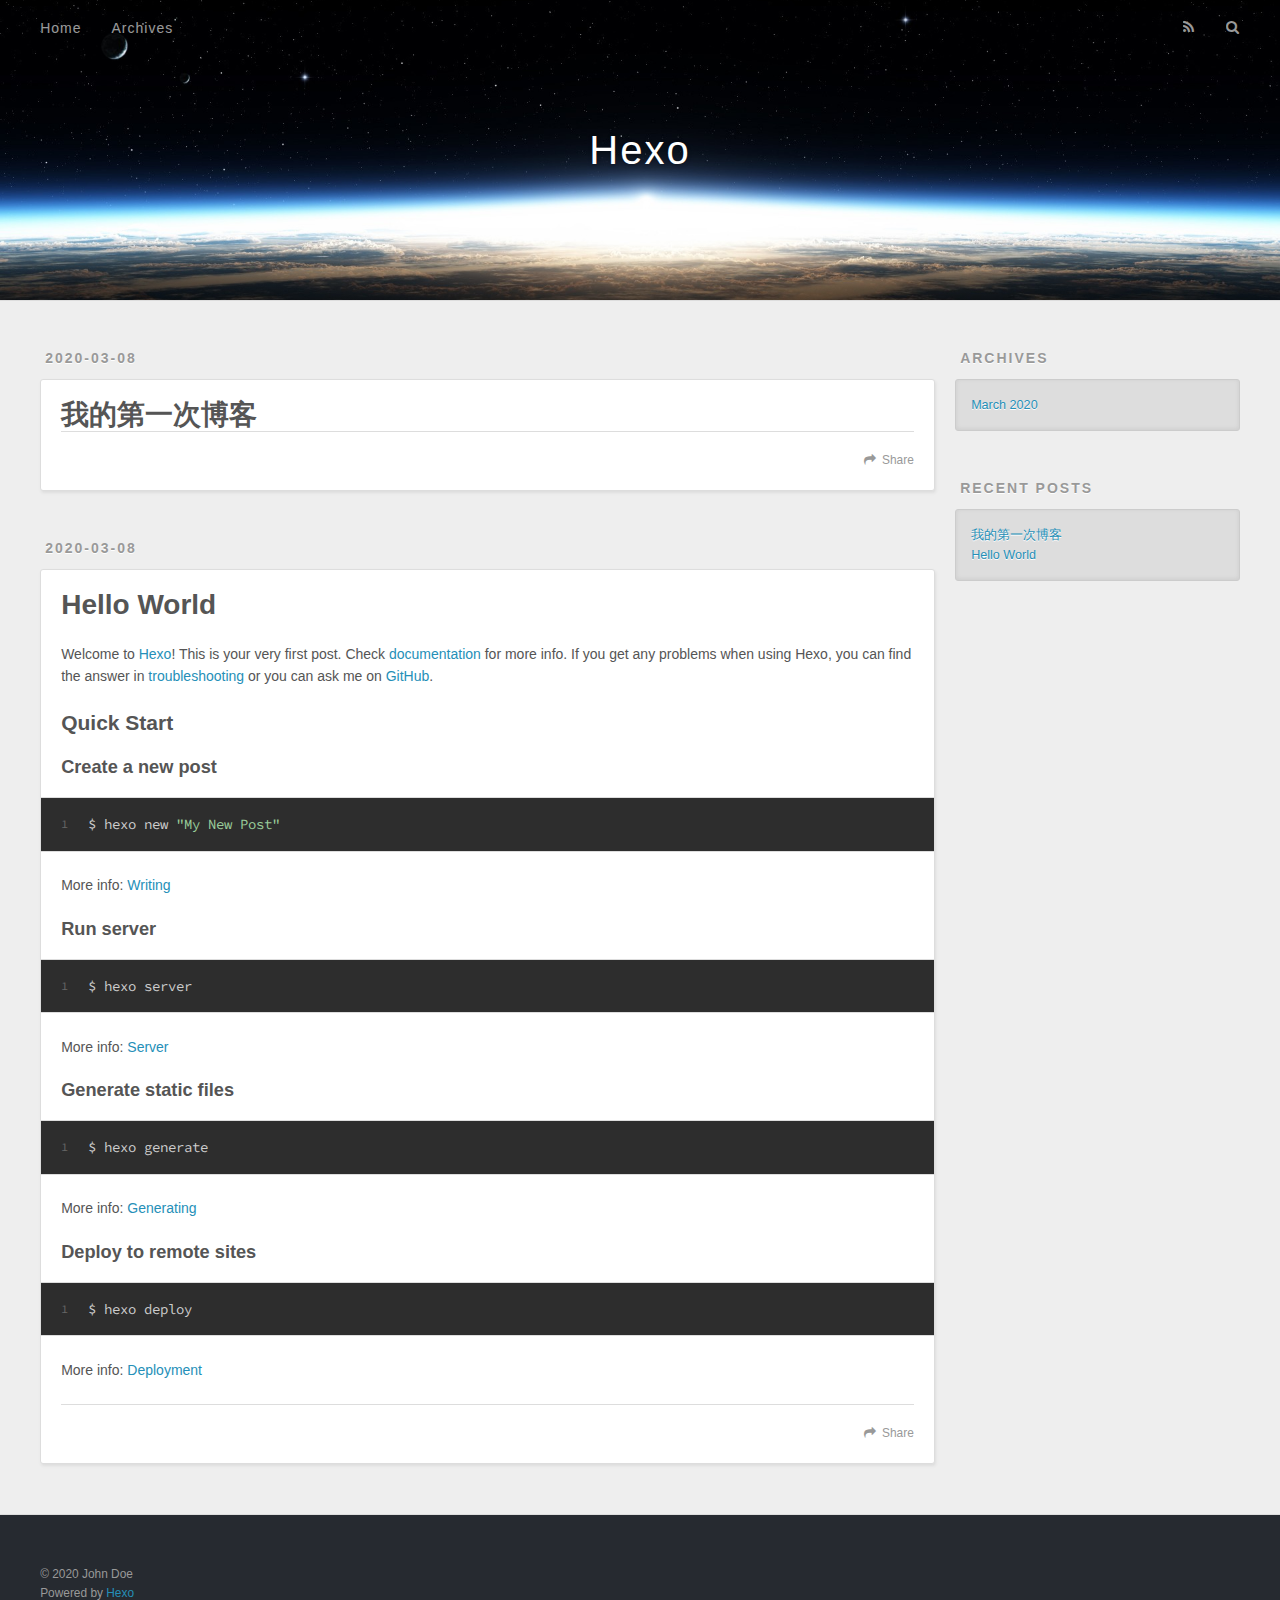
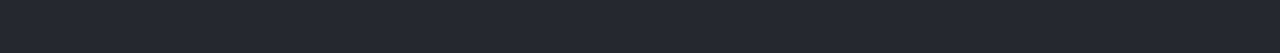
==== commit acac04e7: "Site updated: 2020-03-09 00:19:28" ====
--- a/index.html
+++ b/index.html
@@ -1,425 +1,128 @@
 <!DOCTYPE html>
-
-
-
-  
-
-
-<html class="theme-next muse use-motion" lang="en">
+<html>
 <head>
-  <meta charset="UTF-8"/>
-<meta http-equiv="X-UA-Compatible" content="IE=edge" />
-<meta name="viewport" content="width=device-width, initial-scale=1, maximum-scale=1"/>
-<meta name="theme-color" content="#222">
-
-
-
-
-
-
-
-
-
-<meta http-equiv="Cache-Control" content="no-transform" />
-<meta http-equiv="Cache-Control" content="no-siteapp" />
-
-
-
-
-
-
-
-
-
-
-
-
-
-
-
-
-  
-  
-  <link href="/lib/fancybox/source/jquery.fancybox.css?v=2.1.5" rel="stylesheet" type="text/css" />
-
-
-
-
-
-
-
-<link href="/lib/font-awesome/css/font-awesome.min.css?v=4.6.2" rel="stylesheet" type="text/css" />
-
-<link href="/css/main.css?v=5.1.4" rel="stylesheet" type="text/css" />
-
-
-  <link rel="apple-touch-icon" sizes="180x180" href="/images/apple-touch-icon-next.png?v=5.1.4">
-
-
-  <link rel="icon" type="image/png" sizes="32x32" href="/images/favicon-32x32-next.png?v=5.1.4">
-
-
-  <link rel="icon" type="image/png" sizes="16x16" href="/images/favicon-16x16-next.png?v=5.1.4">
-
-
-  <link rel="mask-icon" href="/images/logo.svg?v=5.1.4" color="#222">
-
-
-
-
-
-  <meta name="keywords" content="Hexo, NexT" />
-
-
-
-
-
-
-
-
-
-
-<meta property="og:type" content="website">
+  <meta charset="utf-8">
+  
+
+  
+  <title>Hexo</title>
+  <meta name="viewport" content="width=device-width, initial-scale=1, maximum-scale=1">
+  <meta property="og:type" content="website">
 <meta property="og:title" content="Hexo">
 <meta property="og:url" content="http://yoursite.com/index.html">
 <meta property="og:site_name" content="Hexo">
 <meta property="og:locale" content="en_US">
 <meta property="article:author" content="John Doe">
 <meta name="twitter:card" content="summary">
-
-
-
-<script type="text/javascript" id="hexo.configurations">
-  var NexT = window.NexT || {};
-  var CONFIG = {
-    root: '/',
-    scheme: 'Muse',
-    version: '5.1.4',
-    sidebar: {"position":"left","display":"post","offset":12,"b2t":false,"scrollpercent":false,"onmobile":false},
-    fancybox: true,
-    tabs: true,
-    motion: {"enable":true,"async":false,"transition":{"post_block":"fadeIn","post_header":"slideDownIn","post_body":"slideDownIn","coll_header":"slideLeftIn","sidebar":"slideUpIn"}},
-    duoshuo: {
-      userId: '0',
-      author: 'Author'
-    },
-    algolia: {
-      applicationID: '',
-      apiKey: '',
-      indexName: '',
-      hits: {"per_page":10},
-      labels: {"input_placeholder":"Search for Posts","hits_empty":"We didn't find any results for the search: ${query}","hits_stats":"${hits} results found in ${time} ms"}
-    }
-  };
-</script>
-
-
-
-  <link rel="canonical" href="http://yoursite.com/"/>
-
-
-
-
-
-  <title>Hexo</title>
-  
-
-
-
-
-
-
-
+  
+    <link rel="alternate" href="/atom.xml" title="Hexo" type="application/atom+xml">
+  
+  
+    <link rel="icon" href="/favicon.png">
+  
+  
+    <link href="//fonts.googleapis.com/css?family=Source+Code+Pro" rel="stylesheet" type="text/css">
+  
+  
+<link rel="stylesheet" href="/css/style.css">
 
 <meta name="generator" content="Hexo 4.2.0"></head>
 
-<body itemscope itemtype="http://schema.org/WebPage" lang="en">
-
-  
-  
-    
-  
-
-  <div class="container sidebar-position-left 
-  page-home">
-    <div class="headband"></div>
-
-    <header id="header" class="header" itemscope itemtype="http://schema.org/WPHeader">
-      <div class="header-inner"><div class="site-brand-wrapper">
-  <div class="site-meta ">
-    
-
-    <div class="custom-logo-site-title">
-      <a href="/"  class="brand" rel="start">
-        <span class="logo-line-before"><i></i></span>
-        <span class="site-title">Hexo</span>
-        <span class="logo-line-after"><i></i></span>
-      </a>
-    </div>
-      
-        <p class="site-subtitle"></p>
-      
-  </div>
-
-  <div class="site-nav-toggle">
-    <button>
-      <span class="btn-bar"></span>
-      <span class="btn-bar"></span>
-      <span class="btn-bar"></span>
-    </button>
-  </div>
-</div>
-
-<nav class="site-nav">
-  
-
-  
-    <ul id="menu" class="menu">
-      
-        
-        <li class="menu-item menu-item-home">
-          <a href="/%20" rel="section">
-            
-              <i class="menu-item-icon fa fa-fw fa-home"></i> <br />
-            
-            Home
-          </a>
-        </li>
-      
-        
-        <li class="menu-item menu-item-archives">
-          <a href="/archives/%20" rel="section">
-            
-              <i class="menu-item-icon fa fa-fw fa-archive"></i> <br />
-            
-            Archives
-          </a>
-        </li>
-      
-
-      
-    </ul>
-  
-
-  
-</nav>
-
-
-
- </div>
-    </header>
-
-    <main id="main" class="main">
-      <div class="main-inner">
-        <div class="content-wrap">
-          <div id="content" class="content">
-            
-  <section id="posts" class="posts-expand">
-    
-      
-
-  
-
-  
-  
-  
-
-  <article class="post post-type-normal" itemscope itemtype="http://schema.org/Article">
-  
-  
-  
-  <div class="post-block">
-    <link itemprop="mainEntityOfPage" href="http://yoursite.com/2020/03/08/%E6%88%91%E7%9A%84%E7%AC%AC%E4%B8%80%E6%AC%A1%E5%8D%9A%E5%AE%A2/">
-
-    <span hidden itemprop="author" itemscope itemtype="http://schema.org/Person">
-      <meta itemprop="name" content="John Doe">
-      <meta itemprop="description" content="">
-      <meta itemprop="image" content="/images/avatar.gif">
-    </span>
-
-    <span hidden itemprop="publisher" itemscope itemtype="http://schema.org/Organization">
-      <meta itemprop="name" content="Hexo">
-    </span>
-
-    
-      <header class="post-header">
-
-        
-        
-          <h1 class="post-title" itemprop="name headline">
-                
-                <a class="post-title-link" href="/2020/03/08/%E6%88%91%E7%9A%84%E7%AC%AC%E4%B8%80%E6%AC%A1%E5%8D%9A%E5%AE%A2/" itemprop="url">我的第一次博客</a></h1>
-        
-
-        <div class="post-meta">
-          <span class="post-time">
-            
-              <span class="post-meta-item-icon">
-                <i class="fa fa-calendar-o"></i>
-              </span>
-              
-                <span class="post-meta-item-text">Posted on</span>
-              
-              <time title="Post created" itemprop="dateCreated datePublished" datetime="2020-03-08T22:06:34+08:00">
-                2020-03-08
-              </time>
-            
-
-            
-
-            
-          </span>
-
-          
-
-          
-            
-          
-
-          
-          
-
-          
-
-          
-
-          
-
-        </div>
+<body>
+  <div id="container">
+    <div id="wrap">
+      <header id="header">
+  <div id="banner"></div>
+  <div id="header-outer" class="outer">
+    <div id="header-title" class="inner">
+      <h1 id="logo-wrap">
+        <a href="/" id="logo">Hexo</a>
+      </h1>
+      
+    </div>
+    <div id="header-inner" class="inner">
+      <nav id="main-nav">
+        <a id="main-nav-toggle" class="nav-icon"></a>
+        
+          <a class="main-nav-link" href="/">Home</a>
+        
+          <a class="main-nav-link" href="/archives">Archives</a>
+        
+      </nav>
+      <nav id="sub-nav">
+        
+          <a id="nav-rss-link" class="nav-icon" href="/atom.xml" title="RSS Feed"></a>
+        
+        <a id="nav-search-btn" class="nav-icon" title="Search"></a>
+      </nav>
+      <div id="search-form-wrap">
+        <form action="//google.com/search" method="get" accept-charset="UTF-8" class="search-form"><input type="search" name="q" class="search-form-input" placeholder="Search"><button type="submit" class="search-form-submit">&#xF002;</button><input type="hidden" name="sitesearch" value="http://yoursite.com"></form>
+      </div>
+    </div>
+  </div>
+</header>
+      <div class="outer">
+        <section id="main">
+  
+    <article id="w-我的第一次博客" class="article article-type-w" itemscope itemprop="blogPost">
+  <div class="article-meta">
+    <a href="/2020/03/08/%E6%88%91%E7%9A%84%E7%AC%AC%E4%B8%80%E6%AC%A1%E5%8D%9A%E5%AE%A2/" class="article-date">
+  <time datetime="2020-03-08T14:06:34.000Z" itemprop="datePublished">2020-03-08</time>
+</a>
+    
+  </div>
+  <div class="article-inner">
+    
+    
+      <header class="article-header">
+        
+  
+    <h1 itemprop="name">
+      <a class="article-title" href="/2020/03/08/%E6%88%91%E7%9A%84%E7%AC%AC%E4%B8%80%E6%AC%A1%E5%8D%9A%E5%AE%A2/">我的第一次博客</a>
+    </h1>
+  
+
       </header>
     
-
-    
-    
-    
-    <div class="post-body" itemprop="articleBody">
-
-      
-      
-
-      
-        
-          
-            
-          
-        
-      
-    </div>
-    
-    
-    
-
-    
-
-    
-
-    
-
-    <footer class="post-footer">
-      
-
-      
-
-      
-
-      
-      
-        <div class="post-eof"></div>
+    <div class="article-entry" itemprop="articleBody">
+      
+        
+      
+    </div>
+    <footer class="article-footer">
+      <a data-url="http://yoursite.com/2020/03/08/%E6%88%91%E7%9A%84%E7%AC%AC%E4%B8%80%E6%AC%A1%E5%8D%9A%E5%AE%A2/" data-id="ck7j8ruzb0001msub0pe094yr" class="article-share-link">Share</a>
+      
       
     </footer>
   </div>
   
-  
-  
-  </article>
-
-
-    
-      
-
-  
-
-  
-  
-  
-
-  <article class="post post-type-normal" itemscope itemtype="http://schema.org/Article">
-  
-  
-  
-  <div class="post-block">
-    <link itemprop="mainEntityOfPage" href="http://yoursite.com/2020/03/08/hello-world/">
-
-    <span hidden itemprop="author" itemscope itemtype="http://schema.org/Person">
-      <meta itemprop="name" content="John Doe">
-      <meta itemprop="description" content="">
-      <meta itemprop="image" content="/images/avatar.gif">
-    </span>
-
-    <span hidden itemprop="publisher" itemscope itemtype="http://schema.org/Organization">
-      <meta itemprop="name" content="Hexo">
-    </span>
-
-    
-      <header class="post-header">
-
-        
-        
-          <h1 class="post-title" itemprop="name headline">
-                
-                <a class="post-title-link" href="/2020/03/08/hello-world/" itemprop="url">Hello World</a></h1>
-        
-
-        <div class="post-meta">
-          <span class="post-time">
-            
-              <span class="post-meta-item-icon">
-                <i class="fa fa-calendar-o"></i>
-              </span>
-              
-                <span class="post-meta-item-text">Posted on</span>
-              
-              <time title="Post created" itemprop="dateCreated datePublished" datetime="2020-03-08T21:21:25+08:00">
-                2020-03-08
-              </time>
-            
-
-            
-
-            
-          </span>
-
-          
-
-          
-            
-          
-
-          
-          
-
-          
-
-          
-
-          
-
-        </div>
+</article>
+
+
+  
+    <article id="post-hello-world" class="article article-type-post" itemscope itemprop="blogPost">
+  <div class="article-meta">
+    <a href="/2020/03/08/hello-world/" class="article-date">
+  <time datetime="2020-03-08T13:21:25.082Z" itemprop="datePublished">2020-03-08</time>
+</a>
+    
+  </div>
+  <div class="article-inner">
+    
+    
+      <header class="article-header">
+        
+  
+    <h1 itemprop="name">
+      <a class="article-title" href="/2020/03/08/hello-world/">Hello World</a>
+    </h1>
+  
+
       </header>
     
-
-    
-    
-    
-    <div class="post-body" itemprop="articleBody">
-
-      
-      
-
-      
-        
-          
-            <p>Welcome to <a href="https://hexo.io/" target="_blank" rel="noopener">Hexo</a>! This is your very first post. Check <a href="https://hexo.io/docs/" target="_blank" rel="noopener">documentation</a> for more info. If you get any problems when using Hexo, you can find the answer in <a href="https://hexo.io/docs/troubleshooting.html" target="_blank" rel="noopener">troubleshooting</a> or you can ask me on <a href="https://github.com/hexojs/hexo/issues" target="_blank" rel="noopener">GitHub</a>.</p>
+    <div class="article-entry" itemprop="articleBody">
+      
+        <p>Welcome to <a href="https://hexo.io/" target="_blank" rel="noopener">Hexo</a>! This is your very first post. Check <a href="https://hexo.io/docs/" target="_blank" rel="noopener">documentation</a> for more info. If you get any problems when using Hexo, you can find the answer in <a href="https://hexo.io/docs/troubleshooting.html" target="_blank" rel="noopener">troubleshooting</a> or you can ask me on <a href="https://github.com/hexojs/hexo/issues" target="_blank" rel="noopener">GitHub</a>.</p>
 <h2 id="Quick-Start"><a href="#Quick-Start" class="headerlink" title="Quick Start"></a>Quick Start</h2><h3 id="Create-a-new-post"><a href="#Create-a-new-post" class="headerlink" title="Create a new post"></a>Create a new post</h3><figure class="highlight bash"><table><tr><td class="gutter"><pre><span class="line">1</span><br></pre></td><td class="code"><pre><span class="line">$ hexo new <span class="string">"My New Post"</span></span><br></pre></td></tr></table></figure>
 
 <p>More info: <a href="https://hexo.io/docs/writing.html" target="_blank" rel="noopener">Writing</a></p>
@@ -433,307 +136,101 @@
 
 <p>More info: <a href="https://hexo.io/docs/one-command-deployment.html" target="_blank" rel="noopener">Deployment</a></p>
 
-          
-        
-      
-    </div>
-    
-    
-    
-
-    
-
-    
-
-    
-
-    <footer class="post-footer">
-      
-
-      
-
-      
-
-      
-      
-        <div class="post-eof"></div>
+      
+    </div>
+    <footer class="article-footer">
+      <a data-url="http://yoursite.com/2020/03/08/hello-world/" data-id="ck7j8ruz60000msub4xe95nx2" class="article-share-link">Share</a>
+      
       
     </footer>
   </div>
   
-  
-  
-  </article>
-
-
-    
-  </section>
-
-  
-
-
-          </div>
-          
-
-
-          
-
-        </div>
-        
-          
-  
-  <div class="sidebar-toggle">
-    <div class="sidebar-toggle-line-wrap">
-      <span class="sidebar-toggle-line sidebar-toggle-line-first"></span>
-      <span class="sidebar-toggle-line sidebar-toggle-line-middle"></span>
-      <span class="sidebar-toggle-line sidebar-toggle-line-last"></span>
-    </div>
-  </div>
-
-  <aside id="sidebar" class="sidebar">
-    
-    <div class="sidebar-inner">
-
-      
-
-      
-
-      <section class="site-overview-wrap sidebar-panel sidebar-panel-active">
-        <div class="site-overview">
-          <div class="site-author motion-element" itemprop="author" itemscope itemtype="http://schema.org/Person">
-            
-              <p class="site-author-name" itemprop="name">John Doe</p>
-              <p class="site-description motion-element" itemprop="description"></p>
-          </div>
-
-          <nav class="site-state motion-element">
-
-            
-              <div class="site-state-item site-state-posts">
-              
-                <a href="/archives/%20%7C%7C%20archive">
-              
-                  <span class="site-state-item-count">2</span>
-                  <span class="site-state-item-name">posts</span>
-                </a>
-              </div>
-            
-
-            
-
-            
-
-          </nav>
-
-          
-
-          
-
-          
-          
-
-          
-          
-
-          
-
-        </div>
-      </section>
-
-      
-
-      
-
-    </div>
-  </aside>
-
-
+</article>
+
+
+  
+
+
+</section>
+        
+          <aside id="sidebar">
+  
+    
+
+  
+    
+
+  
+    
+  
+    
+  <div class="widget-wrap">
+    <h3 class="widget-title">Archives</h3>
+    <div class="widget">
+      <ul class="archive-list"><li class="archive-list-item"><a class="archive-list-link" href="/archives/2020/03/">March 2020</a></li></ul>
+    </div>
+  </div>
+
+
+  
+    
+  <div class="widget-wrap">
+    <h3 class="widget-title">Recent Posts</h3>
+    <div class="widget">
+      <ul>
+        
+          <li>
+            <a href="/2020/03/08/%E6%88%91%E7%9A%84%E7%AC%AC%E4%B8%80%E6%AC%A1%E5%8D%9A%E5%AE%A2/">我的第一次博客</a>
+          </li>
+        
+          <li>
+            <a href="/2020/03/08/hello-world/">Hello World</a>
+          </li>
+        
+      </ul>
+    </div>
+  </div>
+
+  
+</aside>
         
       </div>
-    </main>
-
-    <footer id="footer" class="footer">
-      <div class="footer-inner">
-        <div class="copyright">&copy; <span itemprop="copyrightYear">2020</span>
-  <span class="with-love">
-    <i class="fa fa-user"></i>
-  </span>
-  <span class="author" itemprop="copyrightHolder">John Doe</span>
-
-  
-</div>
-
-
-  <div class="powered-by">Powered by <a class="theme-link" target="_blank" href="https://hexo.io">Hexo</a></div>
-
-
-
-  <span class="post-meta-divider">|</span>
-
-
-
-  <div class="theme-info">Theme &mdash; <a class="theme-link" target="_blank" href="https://github.com/iissnan/hexo-theme-next">NexT.Muse</a> v5.1.4</div>
-
-
-
-
-        
-
-
-
-
-
-
-
-        
-      </div>
-    </footer>
-
-    
-      <div class="back-to-top">
-        <i class="fa fa-arrow-up"></i>
-        
-      </div>
-    
-
-    
-
-  </div>
-
-  
-
-<script type="text/javascript">
-  if (Object.prototype.toString.call(window.Promise) !== '[object Function]') {
-    window.Promise = null;
-  }
-</script>
-
-
-
-
-
-
-
-
-
-  
-
-
-
-
-
-
-
-
-
-
-
-
-  
-  
-    <script type="text/javascript" src="/lib/jquery/index.js?v=2.1.3"></script>
-  
-
-  
-  
-    <script type="text/javascript" src="/lib/fastclick/lib/fastclick.min.js?v=1.0.6"></script>
-  
-
-  
-  
-    <script type="text/javascript" src="/lib/jquery_lazyload/jquery.lazyload.js?v=1.9.7"></script>
-  
-
-  
-  
-    <script type="text/javascript" src="/lib/velocity/velocity.min.js?v=1.2.1"></script>
-  
-
-  
-  
-    <script type="text/javascript" src="/lib/velocity/velocity.ui.min.js?v=1.2.1"></script>
-  
-
-  
-  
-    <script type="text/javascript" src="/lib/fancybox/source/jquery.fancybox.pack.js?v=2.1.5"></script>
-  
-
-
-  
-
-
-  <script type="text/javascript" src="/js/src/utils.js?v=5.1.4"></script>
-
-  <script type="text/javascript" src="/js/src/motion.js?v=5.1.4"></script>
-
-
-
-  
-  
-
-  
-
-  
-
-
-  <script type="text/javascript" src="/js/src/bootstrap.js?v=5.1.4"></script>
-
-
-
-  
-
-
-  
-
-
-
-
-	
-
-
-
-
-
-  
-
-
-
-
-
-  
-
-
-
-
-
-
-
-
-
-
-
-
-  
-
-
-
-
-
-  
-
-  
-
-  
-
-  
-  
-
-  
-
-  
-
-  
-
+      <footer id="footer">
+  
+  <div class="outer">
+    <div id="footer-info" class="inner">
+      &copy; 2020 John Doe<br>
+      Powered by <a href="http://hexo.io/" target="_blank">Hexo</a>
+    </div>
+  </div>
+</footer>
+    </div>
+    <nav id="mobile-nav">
+  
+    <a href="/" class="mobile-nav-link">Home</a>
+  
+    <a href="/archives" class="mobile-nav-link">Archives</a>
+  
+</nav>
+    
+
+<script src="//ajax.googleapis.com/ajax/libs/jquery/2.0.3/jquery.min.js"></script>
+
+
+  
+<link rel="stylesheet" href="/fancybox/jquery.fancybox.css">
+
+  
+<script src="/fancybox/jquery.fancybox.pack.js"></script>
+
+
+
+
+<script src="/js/script.js"></script>
+
+
+
+
+  </div>
 </body>
-</html>
+</html>--- a/css/style.css
+++ b/css/style.css
@@ -0,0 +1,1374 @@
+body {
+  width: 100%;
+}
+body:before,
+body:after {
+  content: "";
+  display: table;
+}
+body:after {
+  clear: both;
+}
+html,
+body,
+div,
+span,
+applet,
+object,
+iframe,
+h1,
+h2,
+h3,
+h4,
+h5,
+h6,
+p,
+blockquote,
+pre,
+a,
+abbr,
+acronym,
+address,
+big,
+cite,
+code,
+del,
+dfn,
+em,
+img,
+ins,
+kbd,
+q,
+s,
+samp,
+small,
+strike,
+strong,
+sub,
+sup,
+tt,
+var,
+dl,
+dt,
+dd,
+ol,
+ul,
+li,
+fieldset,
+form,
+label,
+legend,
+table,
+caption,
+tbody,
+tfoot,
+thead,
+tr,
+th,
+td {
+  margin: 0;
+  padding: 0;
+  border: 0;
+  outline: 0;
+  font-weight: inherit;
+  font-style: inherit;
+  font-family: inherit;
+  font-size: 100%;
+  vertical-align: baseline;
+}
+body {
+  line-height: 1;
+  color: #000;
+  background: #fff;
+}
+ol,
+ul {
+  list-style: none;
+}
+table {
+  border-collapse: separate;
+  border-spacing: 0;
+  vertical-align: middle;
+}
+caption,
+th,
+td {
+  text-align: left;
+  font-weight: normal;
+  vertical-align: middle;
+}
+a img {
+  border: none;
+}
+input,
+button {
+  margin: 0;
+  padding: 0;
+}
+input::-moz-focus-inner,
+button::-moz-focus-inner {
+  border: 0;
+  padding: 0;
+}
+@font-face {
+  font-family: FontAwesome;
+  font-style: normal;
+  font-weight: normal;
+  src: url("fonts/fontawesome-webfont.eot?v=#4.0.3");
+  src: url("fonts/fontawesome-webfont.eot?#iefix&v=#4.0.3") format("embedded-opentype"), url("fonts/fontawesome-webfont.woff?v=#4.0.3") format("woff"), url("fonts/fontawesome-webfont.ttf?v=#4.0.3") format("truetype"), url("fonts/fontawesome-webfont.svg#fontawesomeregular?v=#4.0.3") format("svg");
+}
+html,
+body,
+#container {
+  height: 100%;
+}
+body {
+  background: #eee;
+  font: 14px -apple-system, BlinkMacSystemFont, "Segoe UI", "Roboto", "Oxygen", "Ubuntu", "Cantarell", "Fira Sans", "Droid Sans", "Helvetica Neue", sans-serif;
+  -webkit-text-size-adjust: 100%;
+}
+.outer {
+  max-width: 1220px;
+  margin: 0 auto;
+  padding: 0 20px;
+}
+.outer:before,
+.outer:after {
+  content: "";
+  display: table;
+}
+.outer:after {
+  clear: both;
+}
+.inner {
+  display: inline;
+  float: left;
+  width: 98.33333333333333%;
+  margin: 0 0.833333333333333%;
+}
+.left,
+.alignleft {
+  float: left;
+}
+.right,
+.alignright {
+  float: right;
+}
+.clear {
+  clear: both;
+}
+#container {
+  position: relative;
+}
+.mobile-nav-on {
+  overflow: hidden;
+}
+#wrap {
+  height: 100%;
+  width: 100%;
+  position: absolute;
+  top: 0;
+  left: 0;
+  -webkit-transition: 0.2s ease-out;
+  -moz-transition: 0.2s ease-out;
+  -ms-transition: 0.2s ease-out;
+  transition: 0.2s ease-out;
+  z-index: 1;
+  background: #eee;
+}
+.mobile-nav-on #wrap {
+  left: 280px;
+}
+@media screen and (min-width: 768px) {
+  #main {
+    display: inline;
+    float: left;
+    width: 73.33333333333333%;
+    margin: 0 0.833333333333333%;
+  }
+}
+.article-date,
+.article-category-link,
+.archive-year,
+.widget-title {
+  text-decoration: none;
+  text-transform: uppercase;
+  letter-spacing: 2px;
+  color: #999;
+  margin-bottom: 1em;
+  margin-left: 5px;
+  line-height: 1em;
+  text-shadow: 0 1px #fff;
+  font-weight: bold;
+}
+.article-inner,
+.archive-article-inner {
+  background: #fff;
+  -webkit-box-shadow: 1px 2px 3px #ddd;
+  box-shadow: 1px 2px 3px #ddd;
+  border: 1px solid #ddd;
+  border-radius: 3px;
+}
+.article-entry h1,
+.widget h1 {
+  font-size: 2em;
+}
+.article-entry h2,
+.widget h2 {
+  font-size: 1.5em;
+}
+.article-entry h3,
+.widget h3 {
+  font-size: 1.3em;
+}
+.article-entry h4,
+.widget h4 {
+  font-size: 1.2em;
+}
+.article-entry h5,
+.widget h5 {
+  font-size: 1em;
+}
+.article-entry h6,
+.widget h6 {
+  font-size: 1em;
+  color: #999;
+}
+.article-entry hr,
+.widget hr {
+  border: 1px dashed #ddd;
+}
+.article-entry strong,
+.widget strong {
+  font-weight: bold;
+}
+.article-entry em,
+.widget em,
+.article-entry cite,
+.widget cite {
+  font-style: italic;
+}
+.article-entry sup,
+.widget sup,
+.article-entry sub,
+.widget sub {
+  font-size: 0.75em;
+  line-height: 0;
+  position: relative;
+  vertical-align: baseline;
+}
+.article-entry sup,
+.widget sup {
+  top: -0.5em;
+}
+.article-entry sub,
+.widget sub {
+  bottom: -0.2em;
+}
+.article-entry small,
+.widget small {
+  font-size: 0.85em;
+}
+.article-entry acronym,
+.widget acronym,
+.article-entry abbr,
+.widget abbr {
+  border-bottom: 1px dotted;
+}
+.article-entry ul,
+.widget ul,
+.article-entry ol,
+.widget ol,
+.article-entry dl,
+.widget dl {
+  margin: 0 20px;
+  line-height: 1.6em;
+}
+.article-entry ul ul,
+.widget ul ul,
+.article-entry ol ul,
+.widget ol ul,
+.article-entry ul ol,
+.widget ul ol,
+.article-entry ol ol,
+.widget ol ol {
+  margin-top: 0;
+  margin-bottom: 0;
+}
+.article-entry ul,
+.widget ul {
+  list-style: disc;
+}
+.article-entry ol,
+.widget ol {
+  list-style: decimal;
+}
+.article-entry dt,
+.widget dt {
+  font-weight: bold;
+}
+#header {
+  height: 300px;
+  position: relative;
+  border-bottom: 1px solid #ddd;
+}
+#header:before,
+#header:after {
+  content: "";
+  position: absolute;
+  left: 0;
+  right: 0;
+  height: 40px;
+}
+#header:before {
+  top: 0;
+  background: -webkit-linear-gradient(rgba(0,0,0,0.2), transparent);
+  background: -moz-linear-gradient(rgba(0,0,0,0.2), transparent);
+  background: -ms-linear-gradient(rgba(0,0,0,0.2), transparent);
+  background: linear-gradient(rgba(0,0,0,0.2), transparent);
+}
+#header:after {
+  bottom: 0;
+  background: -webkit-linear-gradient(transparent, rgba(0,0,0,0.2));
+  background: -moz-linear-gradient(transparent, rgba(0,0,0,0.2));
+  background: -ms-linear-gradient(transparent, rgba(0,0,0,0.2));
+  background: linear-gradient(transparent, rgba(0,0,0,0.2));
+}
+#header-outer {
+  height: 100%;
+  position: relative;
+}
+#header-inner {
+  position: relative;
+  overflow: hidden;
+}
+#banner {
+  position: absolute;
+  top: 0;
+  left: 0;
+  width: 100%;
+  height: 100%;
+  background: url("images/banner.jpg") center #000;
+  -webkit-background-size: cover;
+  -moz-background-size: cover;
+  background-size: cover;
+  z-index: -1;
+}
+#header-title {
+  text-align: center;
+  height: 40px;
+  position: absolute;
+  top: 50%;
+  left: 0;
+  margin-top: -20px;
+}
+#logo,
+#subtitle {
+  text-decoration: none;
+  color: #fff;
+  font-weight: 300;
+  text-shadow: 0 1px 4px rgba(0,0,0,0.3);
+}
+#logo {
+  font-size: 40px;
+  line-height: 40px;
+  letter-spacing: 2px;
+}
+#subtitle {
+  font-size: 16px;
+  line-height: 16px;
+  letter-spacing: 1px;
+}
+#subtitle-wrap {
+  margin-top: 16px;
+}
+#main-nav {
+  float: left;
+  margin-left: -15px;
+}
+.nav-icon,
+.main-nav-link {
+  float: left;
+  color: #fff;
+  opacity: 0.6;
+  text-decoration: none;
+  text-shadow: 0 1px rgba(0,0,0,0.2);
+  -webkit-transition: opacity 0.2s;
+  -moz-transition: opacity 0.2s;
+  -ms-transition: opacity 0.2s;
+  transition: opacity 0.2s;
+  display: block;
+  padding: 20px 15px;
+}
+.nav-icon:hover,
+.main-nav-link:hover {
+  opacity: 1;
+}
+.nav-icon {
+  font-family: FontAwesome;
+  text-align: center;
+  font-size: 14px;
+  width: 14px;
+  height: 14px;
+  padding: 20px 15px;
+  position: relative;
+  cursor: pointer;
+}
+.main-nav-link {
+  font-weight: 300;
+  letter-spacing: 1px;
+}
+@media screen and (max-width: 479px) {
+  .main-nav-link {
+    display: none;
+  }
+}
+#main-nav-toggle {
+  display: none;
+}
+#main-nav-toggle:before {
+  content: "\f0c9";
+}
+@media screen and (max-width: 479px) {
+  #main-nav-toggle {
+    display: block;
+  }
+}
+#sub-nav {
+  float: right;
+  margin-right: -15px;
+}
+#nav-rss-link:before {
+  content: "\f09e";
+}
+#nav-search-btn:before {
+  content: "\f002";
+}
+#search-form-wrap {
+  position: absolute;
+  top: 15px;
+  width: 150px;
+  height: 30px;
+  right: -150px;
+  opacity: 0;
+  -webkit-transition: 0.2s ease-out;
+  -moz-transition: 0.2s ease-out;
+  -ms-transition: 0.2s ease-out;
+  transition: 0.2s ease-out;
+}
+#search-form-wrap.on {
+  opacity: 1;
+  right: 0;
+}
+@media screen and (max-width: 479px) {
+  #search-form-wrap {
+    width: 100%;
+    right: -100%;
+  }
+}
+.search-form {
+  position: absolute;
+  top: 0;
+  left: 0;
+  right: 0;
+  background: #fff;
+  padding: 5px 15px;
+  border-radius: 15px;
+  -webkit-box-shadow: 0 0 10px rgba(0,0,0,0.3);
+  box-shadow: 0 0 10px rgba(0,0,0,0.3);
+}
+.search-form-input {
+  border: none;
+  background: none;
+  color: #555;
+  width: 100%;
+  font: 13px -apple-system, BlinkMacSystemFont, "Segoe UI", "Roboto", "Oxygen", "Ubuntu", "Cantarell", "Fira Sans", "Droid Sans", "Helvetica Neue", sans-serif;
+  outline: none;
+}
+.search-form-input::-webkit-search-results-decoration,
+.search-form-input::-webkit-search-cancel-button {
+  -webkit-appearance: none;
+}
+.search-form-submit {
+  position: absolute;
+  top: 50%;
+  right: 10px;
+  margin-top: -7px;
+  font: 13px FontAwesome;
+  border: none;
+  background: none;
+  color: #bbb;
+  cursor: pointer;
+}
+.search-form-submit:hover,
+.search-form-submit:focus {
+  color: #777;
+}
+.article {
+  margin: 50px 0;
+}
+.article-inner {
+  overflow: hidden;
+}
+.article-meta:before,
+.article-meta:after {
+  content: "";
+  display: table;
+}
+.article-meta:after {
+  clear: both;
+}
+.article-date {
+  float: left;
+}
+.article-category {
+  float: left;
+  line-height: 1em;
+  color: #ccc;
+  text-shadow: 0 1px #fff;
+  margin-left: 8px;
+}
+.article-category:before {
+  content: "\2022";
+}
+.article-category-link {
+  margin: 0 12px 1em;
+}
+.article-header {
+  padding: 20px 20px 0;
+}
+.article-title {
+  text-decoration: none;
+  font-size: 2em;
+  font-weight: bold;
+  color: #555;
+  line-height: 1.1em;
+  -webkit-transition: color 0.2s;
+  -moz-transition: color 0.2s;
+  -ms-transition: color 0.2s;
+  transition: color 0.2s;
+}
+a.article-title:hover {
+  color: #258fb8;
+}
+.article-entry {
+  color: #555;
+  padding: 0 20px;
+}
+.article-entry:before,
+.article-entry:after {
+  content: "";
+  display: table;
+}
+.article-entry:after {
+  clear: both;
+}
+.article-entry p,
+.article-entry table {
+  line-height: 1.6em;
+  margin: 1.6em 0;
+}
+.article-entry h1,
+.article-entry h2,
+.article-entry h3,
+.article-entry h4,
+.article-entry h5,
+.article-entry h6 {
+  font-weight: bold;
+}
+.article-entry h1,
+.article-entry h2,
+.article-entry h3,
+.article-entry h4,
+.article-entry h5,
+.article-entry h6 {
+  line-height: 1.1em;
+  margin: 1.1em 0;
+}
+.article-entry a {
+  color: #258fb8;
+  text-decoration: none;
+}
+.article-entry a:hover {
+  text-decoration: underline;
+}
+.article-entry ul,
+.article-entry ol,
+.article-entry dl {
+  margin-top: 1.6em;
+  margin-bottom: 1.6em;
+}
+.article-entry img,
+.article-entry video {
+  max-width: 100%;
+  height: auto;
+  display: block;
+  margin: auto;
+}
+.article-entry iframe {
+  border: none;
+}
+.article-entry table {
+  width: 100%;
+  border-collapse: collapse;
+  border-spacing: 0;
+}
+.article-entry th {
+  font-weight: bold;
+  border-bottom: 3px solid #ddd;
+  padding-bottom: 0.5em;
+}
+.article-entry td {
+  border-bottom: 1px solid #ddd;
+  padding: 10px 0;
+}
+.article-entry blockquote {
+  font-family: Georgia, "Times New Roman", serif;
+  font-size: 1.4em;
+  margin: 1.6em 20px;
+  text-align: center;
+}
+.article-entry blockquote footer {
+  font-size: 14px;
+  margin: 1.6em 0;
+  font-family: -apple-system, BlinkMacSystemFont, "Segoe UI", "Roboto", "Oxygen", "Ubuntu", "Cantarell", "Fira Sans", "Droid Sans", "Helvetica Neue", sans-serif;
+}
+.article-entry blockquote footer cite:before {
+  content: "—";
+  padding: 0 0.5em;
+}
+.article-entry .pullquote {
+  text-align: left;
+  width: 45%;
+  margin: 0;
+}
+.article-entry .pullquote.left {
+  margin-left: 0.5em;
+  margin-right: 1em;
+}
+.article-entry .pullquote.right {
+  margin-right: 0.5em;
+  margin-left: 1em;
+}
+.article-entry .caption {
+  color: #999;
+  display: block;
+  font-size: 0.9em;
+  margin-top: 0.5em;
+  position: relative;
+  text-align: center;
+}
+.article-entry .video-container {
+  position: relative;
+  padding-top: 56.25%;
+  height: 0;
+  overflow: hidden;
+}
+.article-entry .video-container iframe,
+.article-entry .video-container object,
+.article-entry .video-container embed {
+  position: absolute;
+  top: 0;
+  left: 0;
+  width: 100%;
+  height: 100%;
+  margin-top: 0;
+}
+.article-more-link a {
+  display: inline-block;
+  line-height: 1em;
+  padding: 6px 15px;
+  border-radius: 15px;
+  background: #eee;
+  color: #999;
+  text-shadow: 0 1px #fff;
+  text-decoration: none;
+}
+.article-more-link a:hover {
+  background: #258fb8;
+  color: #fff;
+  text-decoration: none;
+  text-shadow: 0 1px #1e7293;
+}
+.article-footer {
+  font-size: 0.85em;
+  line-height: 1.6em;
+  border-top: 1px solid #ddd;
+  padding-top: 1.6em;
+  margin: 0 20px 20px;
+}
+.article-footer:before,
+.article-footer:after {
+  content: "";
+  display: table;
+}
+.article-footer:after {
+  clear: both;
+}
+.article-footer a {
+  color: #999;
+  text-decoration: none;
+}
+.article-footer a:hover {
+  color: #555;
+}
+.article-tag-list-item {
+  float: left;
+  margin-right: 10px;
+}
+.article-tag-list-link:before {
+  content: "#";
+}
+.article-comment-link {
+  float: right;
+}
+.article-comment-link:before {
+  content: "\f075";
+  font-family: FontAwesome;
+  padding-right: 8px;
+}
+.article-share-link {
+  cursor: pointer;
+  float: right;
+  margin-left: 20px;
+}
+.article-share-link:before {
+  content: "\f064";
+  font-family: FontAwesome;
+  padding-right: 6px;
+}
+#article-nav {
+  position: relative;
+}
+#article-nav:before,
+#article-nav:after {
+  content: "";
+  display: table;
+}
+#article-nav:after {
+  clear: both;
+}
+@media screen and (min-width: 768px) {
+  #article-nav {
+    margin: 50px 0;
+  }
+  #article-nav:before {
+    width: 8px;
+    height: 8px;
+    position: absolute;
+    top: 50%;
+    left: 50%;
+    margin-top: -4px;
+    margin-left: -4px;
+    content: "";
+    border-radius: 50%;
+    background: #ddd;
+    -webkit-box-shadow: 0 1px 2px #fff;
+    box-shadow: 0 1px 2px #fff;
+  }
+}
+.article-nav-link-wrap {
+  text-decoration: none;
+  text-shadow: 0 1px #fff;
+  color: #999;
+  -webkit-box-sizing: border-box;
+  -moz-box-sizing: border-box;
+  box-sizing: border-box;
+  margin-top: 50px;
+  text-align: center;
+  display: block;
+}
+.article-nav-link-wrap:hover {
+  color: #555;
+}
+@media screen and (min-width: 768px) {
+  .article-nav-link-wrap {
+    width: 50%;
+    margin-top: 0;
+  }
+}
+@media screen and (min-width: 768px) {
+  #article-nav-newer {
+    float: left;
+    text-align: right;
+    padding-right: 20px;
+  }
+}
+@media screen and (min-width: 768px) {
+  #article-nav-older {
+    float: right;
+    text-align: left;
+    padding-left: 20px;
+  }
+}
+.article-nav-caption {
+  text-transform: uppercase;
+  letter-spacing: 2px;
+  color: #ddd;
+  line-height: 1em;
+  font-weight: bold;
+}
+#article-nav-newer .article-nav-caption {
+  margin-right: -2px;
+}
+.article-nav-title {
+  font-size: 0.85em;
+  line-height: 1.6em;
+  margin-top: 0.5em;
+}
+.article-share-box {
+  position: absolute;
+  display: none;
+  background: #fff;
+  -webkit-box-shadow: 1px 2px 10px rgba(0,0,0,0.2);
+  box-shadow: 1px 2px 10px rgba(0,0,0,0.2);
+  border-radius: 3px;
+  margin-left: -145px;
+  overflow: hidden;
+  z-index: 1;
+}
+.article-share-box.on {
+  display: block;
+}
+.article-share-input {
+  width: 100%;
+  background: none;
+  -webkit-box-sizing: border-box;
+  -moz-box-sizing: border-box;
+  box-sizing: border-box;
+  font: 14px -apple-system, BlinkMacSystemFont, "Segoe UI", "Roboto", "Oxygen", "Ubuntu", "Cantarell", "Fira Sans", "Droid Sans", "Helvetica Neue", sans-serif;
+  padding: 0 15px;
+  color: #555;
+  outline: none;
+  border: 1px solid #ddd;
+  border-radius: 3px 3px 0 0;
+  height: 36px;
+  line-height: 36px;
+}
+.article-share-links {
+  background: #eee;
+}
+.article-share-links:before,
+.article-share-links:after {
+  content: "";
+  display: table;
+}
+.article-share-links:after {
+  clear: both;
+}
+.article-share-twitter,
+.article-share-facebook,
+.article-share-pinterest,
+.article-share-google {
+  width: 50px;
+  height: 36px;
+  display: block;
+  float: left;
+  position: relative;
+  color: #999;
+  text-shadow: 0 1px #fff;
+}
+.article-share-twitter:before,
+.article-share-facebook:before,
+.article-share-pinterest:before,
+.article-share-google:before {
+  font-size: 20px;
+  font-family: FontAwesome;
+  width: 20px;
+  height: 20px;
+  position: absolute;
+  top: 50%;
+  left: 50%;
+  margin-top: -10px;
+  margin-left: -10px;
+  text-align: center;
+}
+.article-share-twitter:hover,
+.article-share-facebook:hover,
+.article-share-pinterest:hover,
+.article-share-google:hover {
+  color: #fff;
+}
+.article-share-twitter:before {
+  content: "\f099";
+}
+.article-share-twitter:hover {
+  background: #00aced;
+  text-shadow: 0 1px #008abe;
+}
+.article-share-facebook:before {
+  content: "\f09a";
+}
+.article-share-facebook:hover {
+  background: #3b5998;
+  text-shadow: 0 1px #2f477a;
+}
+.article-share-pinterest:before {
+  content: "\f0d2";
+}
+.article-share-pinterest:hover {
+  background: #cb2027;
+  text-shadow: 0 1px #a21a1f;
+}
+.article-share-google:before {
+  content: "\f0d5";
+}
+.article-share-google:hover {
+  background: #dd4b39;
+  text-shadow: 0 1px #be3221;
+}
+.article-gallery {
+  background: #000;
+  position: relative;
+}
+.article-gallery-photos {
+  position: relative;
+  overflow: hidden;
+}
+.article-gallery-img {
+  display: none;
+  max-width: 100%;
+}
+.article-gallery-img:first-child {
+  display: block;
+}
+.article-gallery-img.loaded {
+  position: absolute;
+  display: block;
+}
+.article-gallery-img img {
+  display: block;
+  max-width: 100%;
+  margin: 0 auto;
+}
+#comments {
+  background: #fff;
+  -webkit-box-shadow: 1px 2px 3px #ddd;
+  box-shadow: 1px 2px 3px #ddd;
+  padding: 20px;
+  border: 1px solid #ddd;
+  border-radius: 3px;
+  margin: 50px 0;
+}
+#comments a {
+  color: #258fb8;
+}
+.archives-wrap {
+  margin: 50px 0;
+}
+.archives:before,
+.archives:after {
+  content: "";
+  display: table;
+}
+.archives:after {
+  clear: both;
+}
+.archive-year-wrap {
+  margin-bottom: 1em;
+}
+.archives {
+  -webkit-column-gap: 10px;
+  -moz-column-gap: 10px;
+  column-gap: 10px;
+}
+@media screen and (min-width: 480px) and (max-width: 767px) {
+  .archives {
+    -webkit-column-count: 2;
+    -moz-column-count: 2;
+    column-count: 2;
+  }
+}
+@media screen and (min-width: 768px) {
+  .archives {
+    -webkit-column-count: 3;
+    -moz-column-count: 3;
+    column-count: 3;
+  }
+}
+.archive-article {
+  -webkit-column-break-inside: avoid;
+  page-break-inside: avoid;
+  overflow: hidden;
+  break-inside: avoid-column;
+}
+.archive-article-inner {
+  padding: 10px;
+  margin-bottom: 15px;
+}
+.archive-article-title {
+  text-decoration: none;
+  font-weight: bold;
+  color: #555;
+  -webkit-transition: color 0.2s;
+  -moz-transition: color 0.2s;
+  -ms-transition: color 0.2s;
+  transition: color 0.2s;
+  line-height: 1.6em;
+}
+.archive-article-title:hover {
+  color: #258fb8;
+}
+.archive-article-footer {
+  margin-top: 1em;
+}
+.archive-article-date {
+  color: #999;
+  text-decoration: none;
+  font-size: 0.85em;
+  line-height: 1em;
+  margin-bottom: 0.5em;
+  display: block;
+}
+#page-nav {
+  margin: 50px auto;
+  background: #fff;
+  -webkit-box-shadow: 1px 2px 3px #ddd;
+  box-shadow: 1px 2px 3px #ddd;
+  border: 1px solid #ddd;
+  border-radius: 3px;
+  text-align: center;
+  color: #999;
+  overflow: hidden;
+}
+#page-nav:before,
+#page-nav:after {
+  content: "";
+  display: table;
+}
+#page-nav:after {
+  clear: both;
+}
+#page-nav a,
+#page-nav span {
+  padding: 10px 20px;
+  line-height: 1;
+  height: 2ex;
+}
+#page-nav a {
+  color: #999;
+  text-decoration: none;
+}
+#page-nav a:hover {
+  background: #999;
+  color: #fff;
+}
+#page-nav .prev {
+  float: left;
+}
+#page-nav .next {
+  float: right;
+}
+#page-nav .page-number {
+  display: inline-block;
+}
+@media screen and (max-width: 479px) {
+  #page-nav .page-number {
+    display: none;
+  }
+}
+#page-nav .current {
+  color: #555;
+  font-weight: bold;
+}
+#page-nav .space {
+  color: #ddd;
+}
+#footer {
+  background: #262a30;
+  padding: 50px 0;
+  border-top: 1px solid #ddd;
+  color: #999;
+}
+#footer a {
+  color: #258fb8;
+  text-decoration: none;
+}
+#footer a:hover {
+  text-decoration: underline;
+}
+#footer-info {
+  line-height: 1.6em;
+  font-size: 0.85em;
+}
+.article-entry pre,
+.article-entry .highlight {
+  background: #2d2d2d;
+  margin: 0 -20px;
+  padding: 15px 20px;
+  border-style: solid;
+  border-color: #ddd;
+  border-width: 1px 0;
+  overflow: auto;
+  color: #ccc;
+  line-height: 22.400000000000002px;
+}
+.article-entry .highlight .gutter pre,
+.article-entry .gist .gist-file .gist-data .line-numbers {
+  color: #666;
+  font-size: 0.85em;
+}
+.article-entry pre,
+.article-entry code {
+  font-family: "Source Code Pro", Consolas, Monaco, Menlo, Consolas, monospace;
+}
+.article-entry code {
+  background: #eee;
+  text-shadow: 0 1px #fff;
+  padding: 0 0.3em;
+}
+.article-entry pre code {
+  background: none;
+  text-shadow: none;
+  padding: 0;
+}
+.article-entry .highlight pre {
+  border: none;
+  margin: 0;
+  padding: 0;
+}
+.article-entry .highlight table {
+  margin: 0;
+  width: auto;
+}
+.article-entry .highlight td {
+  border: none;
+  padding: 0;
+}
+.article-entry .highlight figcaption {
+  font-size: 0.85em;
+  color: #999;
+  line-height: 1em;
+  margin-bottom: 1em;
+}
+.article-entry .highlight figcaption:before,
+.article-entry .highlight figcaption:after {
+  content: "";
+  display: table;
+}
+.article-entry .highlight figcaption:after {
+  clear: both;
+}
+.article-entry .highlight figcaption a {
+  float: right;
+}
+.article-entry .highlight .gutter pre {
+  text-align: right;
+  padding-right: 20px;
+}
+.article-entry .highlight .line {
+  height: 22.400000000000002px;
+}
+.article-entry .highlight .line.marked {
+  background: #515151;
+}
+.article-entry .gist {
+  margin: 0 -20px;
+  border-style: solid;
+  border-color: #ddd;
+  border-width: 1px 0;
+  background: #2d2d2d;
+  padding: 15px 20px 15px 0;
+}
+.article-entry .gist .gist-file {
+  border: none;
+  font-family: "Source Code Pro", Consolas, Monaco, Menlo, Consolas, monospace;
+  margin: 0;
+}
+.article-entry .gist .gist-file .gist-data {
+  background: none;
+  border: none;
+}
+.article-entry .gist .gist-file .gist-data .line-numbers {
+  background: none;
+  border: none;
+  padding: 0 20px 0 0;
+}
+.article-entry .gist .gist-file .gist-data .line-data {
+  padding: 0 !important;
+}
+.article-entry .gist .gist-file .highlight {
+  margin: 0;
+  padding: 0;
+  border: none;
+}
+.article-entry .gist .gist-file .gist-meta {
+  background: #2d2d2d;
+  color: #999;
+  font: 0.85em -apple-system, BlinkMacSystemFont, "Segoe UI", "Roboto", "Oxygen", "Ubuntu", "Cantarell", "Fira Sans", "Droid Sans", "Helvetica Neue", sans-serif;
+  text-shadow: 0 0;
+  padding: 0;
+  margin-top: 1em;
+  margin-left: 20px;
+}
+.article-entry .gist .gist-file .gist-meta a {
+  color: #258fb8;
+  font-weight: normal;
+}
+.article-entry .gist .gist-file .gist-meta a:hover {
+  text-decoration: underline;
+}
+pre .comment,
+pre .title {
+  color: #999;
+}
+pre .variable,
+pre .attribute,
+pre .tag,
+pre .regexp,
+pre .ruby .constant,
+pre .xml .tag .title,
+pre .xml .pi,
+pre .xml .doctype,
+pre .html .doctype,
+pre .css .id,
+pre .css .class,
+pre .css .pseudo {
+  color: #f2777a;
+}
+pre .number,
+pre .preprocessor,
+pre .built_in,
+pre .literal,
+pre .params,
+pre .constant {
+  color: #f99157;
+}
+pre .class,
+pre .ruby .class .title,
+pre .css .rules .attribute {
+  color: #9c9;
+}
+pre .string,
+pre .value,
+pre .inheritance,
+pre .header,
+pre .ruby .symbol,
+pre .xml .cdata {
+  color: #9c9;
+}
+pre .css .hexcolor {
+  color: #6cc;
+}
+pre .function,
+pre .python .decorator,
+pre .python .title,
+pre .ruby .function .title,
+pre .ruby .title .keyword,
+pre .perl .sub,
+pre .javascript .title,
+pre .coffeescript .title {
+  color: #69c;
+}
+pre .keyword,
+pre .javascript .function {
+  color: #c9c;
+}
+@media screen and (max-width: 479px) {
+  #mobile-nav {
+    position: absolute;
+    top: 0;
+    left: 0;
+    width: 280px;
+    height: 100%;
+    background: #191919;
+    border-right: 1px solid #fff;
+  }
+}
+@media screen and (max-width: 479px) {
+  .mobile-nav-link {
+    display: block;
+    color: #999;
+    text-decoration: none;
+    padding: 15px 20px;
+    font-weight: bold;
+  }
+  .mobile-nav-link:hover {
+    color: #fff;
+  }
+}
+@media screen and (min-width: 768px) {
+  #sidebar {
+    display: inline;
+    float: left;
+    width: 23.333333333333332%;
+    margin: 0 0.833333333333333%;
+  }
+}
+.widget-wrap {
+  margin: 50px 0;
+}
+.widget {
+  color: #777;
+  text-shadow: 0 1px #fff;
+  background: #ddd;
+  -webkit-box-shadow: 0 -1px 4px #ccc inset;
+  box-shadow: 0 -1px 4px #ccc inset;
+  border: 1px solid #ccc;
+  padding: 15px;
+  border-radius: 3px;
+}
+.widget a {
+  color: #258fb8;
+  text-decoration: none;
+}
+.widget a:hover {
+  text-decoration: underline;
+}
+.widget ul ul,
+.widget ol ul,
+.widget dl ul,
+.widget ul ol,
+.widget ol ol,
+.widget dl ol,
+.widget ul dl,
+.widget ol dl,
+.widget dl dl {
+  margin-left: 15px;
+  list-style: disc;
+}
+.widget {
+  line-height: 1.6em;
+  word-wrap: break-word;
+  font-size: 0.9em;
+}
+.widget ul,
+.widget ol {
+  list-style: none;
+  margin: 0;
+}
+.widget ul ul,
+.widget ol ul,
+.widget ul ol,
+.widget ol ol {
+  margin: 0 20px;
+}
+.widget ul ul,
+.widget ol ul {
+  list-style: disc;
+}
+.widget ul ol,
+.widget ol ol {
+  list-style: decimal;
+}
+.category-list-count,
+.tag-list-count,
+.archive-list-count {
+  padding-left: 5px;
+  color: #999;
+  font-size: 0.85em;
+}
+.category-list-count:before,
+.tag-list-count:before,
+.archive-list-count:before {
+  content: "(";
+}
+.category-list-count:after,
+.tag-list-count:after,
+.archive-list-count:after {
+  content: ")";
+}
+.tagcloud a {
+  margin-right: 5px;
+  display: inline-block;
+}
